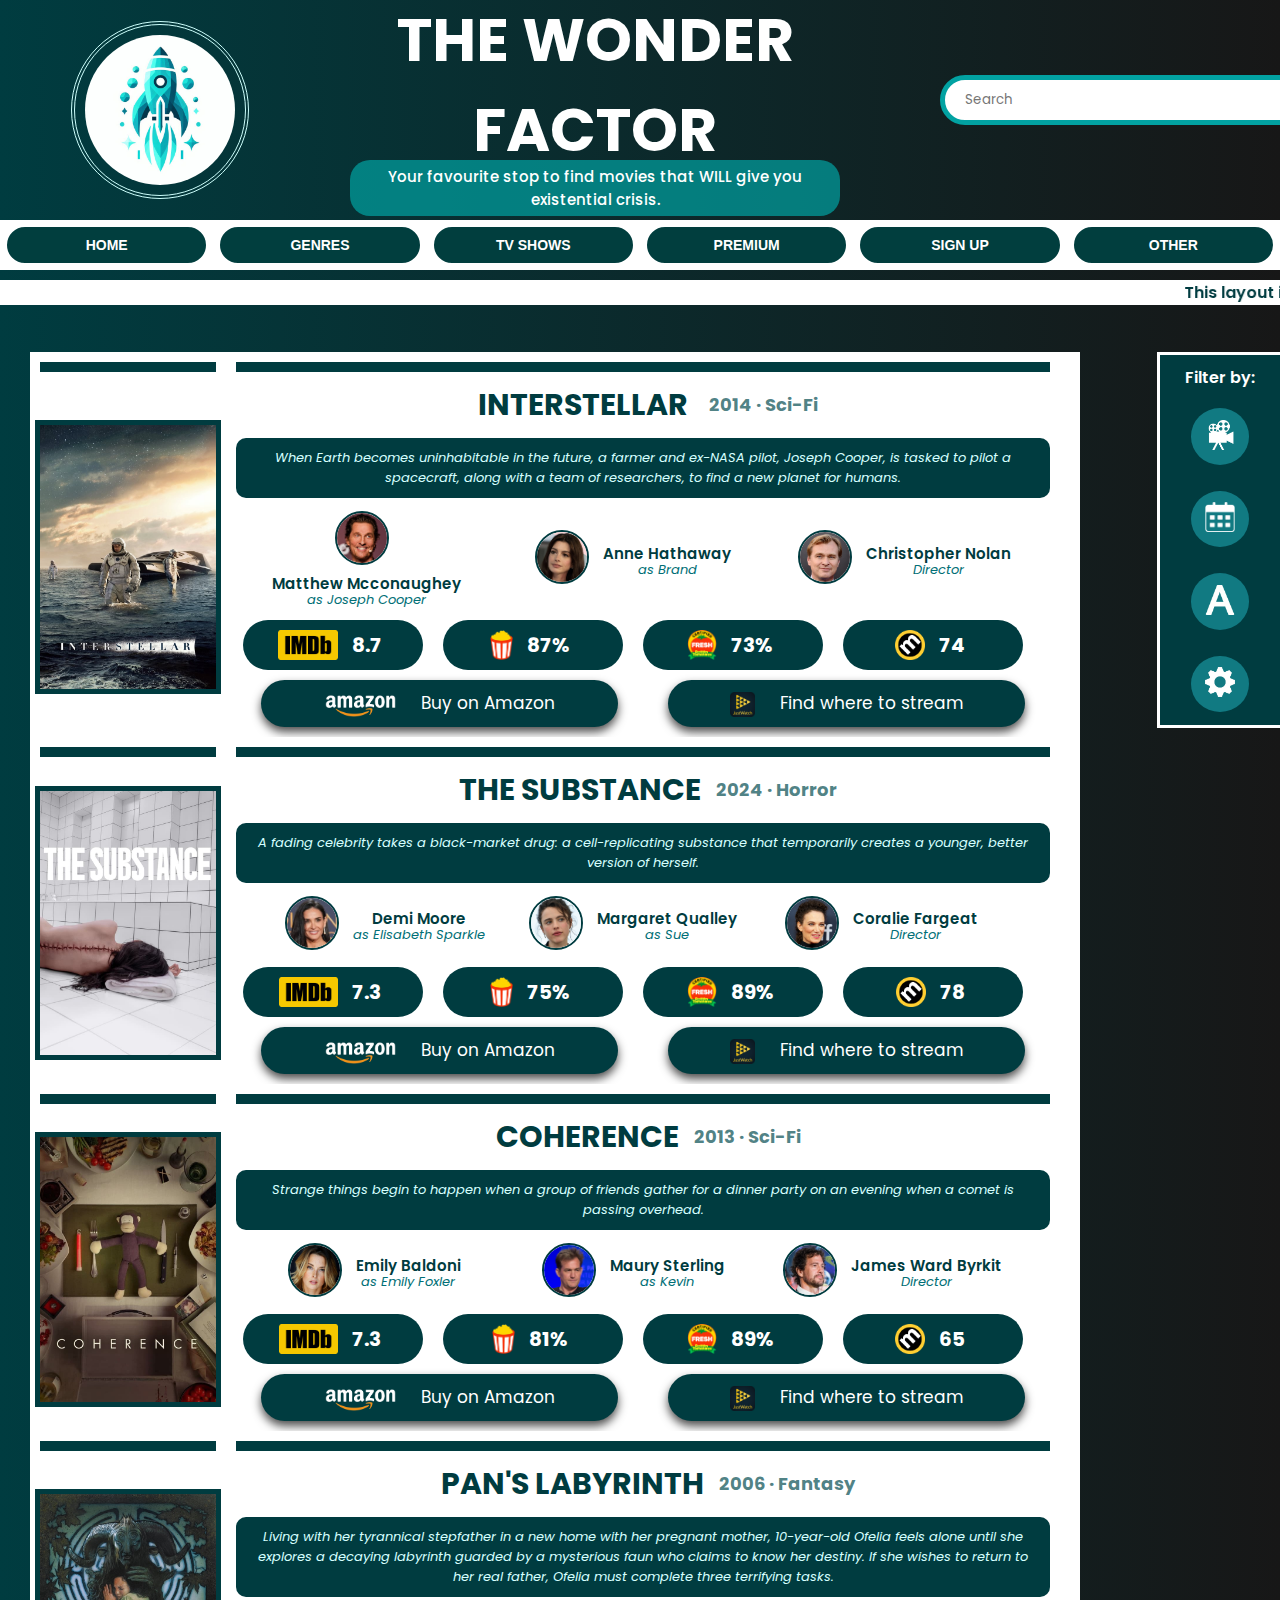
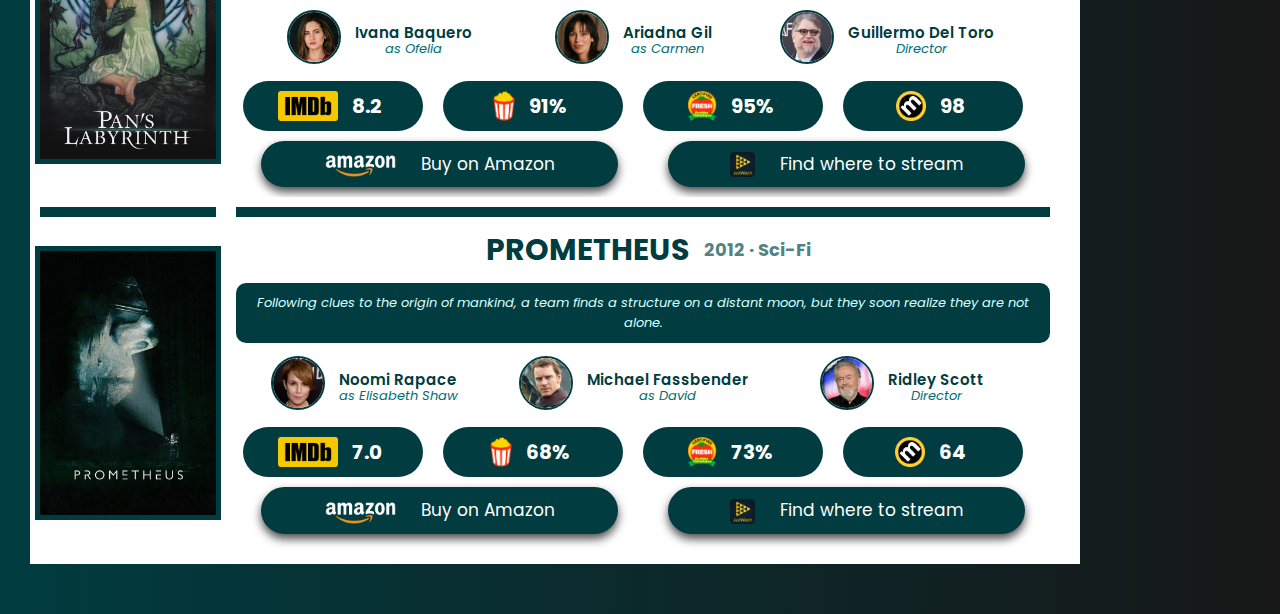
==== Wonder_Factor_Website/index.html @ aa4820b5 "Fixed img names" ====
<!DOCTYPE html>
<html>
    <head>
        <meta name="viewport" content="width=device-width, initial-scale=1.0">
        <link rel="preconnect" href="https://fonts.googleapis.com">
        <link rel="preconnect" href="https://fonts.gstatic.com" crossorigin>
        <link href="https://fonts.googleapis.com/css2?family=Roboto:ital,wght@0,100..900;1,100..900&display=swap" rel="stylesheet">
        <link rel="stylesheet" href="main.css">
        <title>
            Wonder Factor
        </title>
    </head>
    <body>
        <div class="sitewelcome">
            <div class="logodiv">
                <img class = "logo" src="Misc_Pics\logo.jpeg">
            </div>
            <div class = "websiteinfo">
                <p class="sitename">
                    THE WONDER FACTOR
                </p>
                <p class="sitetagline">
                    Your favourite stop to find movies that WILL give you existential crisis.
                </p>
            </div>

            <div class = "search-section">
                <input placeholder="Search" class="searchbox">
                <button class="searchbutton"><img src="Misc_Pics/magnifying-glass.svg" class="searchicon"></button>
            </div>
        </div>
        <div class="tabs">
            <button>
                HOME
            </button>

            <button>
                GENRES
            </button>

            <button>
                TV SHOWS
            </button>

            <button>
                PREMIUM
            </button>

            <button>
                SIGN UP
            </button>

            <button>
                OTHER
            </button>
        </div>

        <marquee scrollamount = 10 scrolldelay = 80>This layout is merely created for the purpose of learning the basics of webpage layout designing with HTML and CSS.
            Created by Raj Vijay Singh — B.Tech AI & DS 4th Semester.
        </marquee>

        <div class="sidebar">
            <p class="filtertext">Filter by:</p>
            <button class="filter-genre"><img src="Misc_Pics/genre.png" class="genreicon"></button>
            <button class="filter-year"><img src="Misc_Pics/year.webp" class="yearicon"></button>
            <button class="filter-lang"><img src="Misc_Pics/lang.png" class="langicon"></button>
            <button class="filter-other"><img src="Misc_Pics/other.png" class="othericon"></button>
        </div>


        <div class="allmovies">
            <div class = "movies">
                <div class="posterdiv">
                    <img class = "poster" src="Posters/Interstellar.jpg">
                </div>
                <div class = "movieinfo">
                    <p class="movietitle">INTERSTELLAR <span class="dategenre">2014 &#xb7 Sci-Fi</span></p>
                    
                    <p class = "synopsis">When Earth becomes uninhabitable in the future, a farmer and ex-NASA pilot, Joseph Cooper, 
                        is tasked to pilot a spacecraft, along with a team of researchers, to find a new planet for humans.
                    </p>
                
                <div class="actors">
                    <a href="https://www.imdb.com/name/nm0000190/" target="_blank">
                    <div class="actor">
                        <div class = "actorpicdiv">
                            <img src = "Actors/matthew.jpg" class = "actor_pic">
                        </div>

                        <div class = "actorinfo">
                            <p class = "actorname">Matthew Mcconaughey</p>
                            <p class = "charname"> as Joseph Cooper</p>
                        </div>
                    </div>
                    </a>

                    <a href="https://www.imdb.com/name/nm0004266/" target="_blank">
                    <div class="actor">
                        <div class = "actorpicdiv">
                            <img src = "Actors/Anne.jpg" class = "actor_pic">
                        </div>

                        <div class = "actorinfo">
                            <p class = "actorname">Anne Hathaway</p>
                            <p class = "charname"> as Brand</p>
                        </div>
                    </div>
                    </a>

                    <a href = "https://www.imdb.com/name/nm0634240/" target="_blank">
                    <div class="actor">
                        <div class = "actorpicdiv">
                            <img src = "Actors/nolan.jpg" class = "actor_pic">
                        </div>

                        <div class = "actorinfo">
                            <p class = "actorname">Christopher Nolan</p>
                            <p class = "charname">Director</p>
                        </div>
                    </div>
                    </a>
                </div>

                    <div class="ratings" >
                        <a href="https://www.imdb.com/title/tt0816692/" target="_blank">
                        <div class="siterating">
                            <img src="Misc_Pics/imdb.png" class="ratinglogo">
                            <p class="ratingnum">8.7</p>
                        </div>
                        </a>

                        <a href="https://www.rottentomatoes.com/m/interstellar_2014" target="_blank">
                        <div class="siterating">
                            <img src="Misc_Pics/popcornmeter.png" class="ratinglogo">
                            <p class="ratingnum">87%</p>
                        </div>
                        </a>

                        <a href="https://www.rottentomatoes.com/m/interstellar_2014" target="_blank">
                        <div class="siterating">
                            <img src="Misc_Pics/tomatometer.webp" class="ratinglogo">
                            <p class="ratingnum">73%</p>
                        </div>
                        </a>

                        <a href="https://www.metacritic.com/movie/interstellar/" target="_blank">
                        <div class="siterating">
                            <img src="Misc_Pics/Metacritic.png" class="ratinglogo">
                            <p class="ratingnum">74</p>
                        </div>
                        </a>
                    </div>

                    
                    <div class = "buyoptions">
                        
                        <a class = "amznbtn" href="https://www.amazon.com/InterStellar-4K-UltraHD-Blu-ray-Interstellar/dp/B0767FCYDW/ref=sr_1_1?sr=8-1#" target="_blank">
                            <img src = "Misc_Pics/amazon.png" class = "buylogo"> <span class="buytext">Buy on Amazon</span>
                        </a>
                    
                        <a class = "jwbtn" href="https://www.justwatch.com/in/movie/interstellar" target="_blank">
                            <img src = "Misc_Pics/jw.png" class="jwlogo"> <span class="buytext">Find where to stream</span>
                        </a>
        
                    </div>
                </div>
            </div>

            <div class = "movies">
                <div class="posterdiv">
                    <img class = "poster" src="Posters/TheSubstance.jpg">
                </div>
                <div class = "movieinfo">
                    <p class="movietitle">THE SUBSTANCE<span class="dategenre">2024 &#xb7 Horror</span></p>
                    <p class = "synopsis">A fading celebrity takes a black-market drug: a cell-replicating substance that temporarily creates a younger, better version of herself.
                    </p>
                    <a href="https://www.imdb.com/name/nm0000193/" target="_blank">

                    <div class = "actors">
                    <div class="actor">
                        <div class = "actorpicdiv">
                            <img src = "Actors/moore.jpeg" class = "actor_pic">
                        </div>

                        <div class = "actorinfo">
                            <p class = "actorname">Demi Moore</p>
                            <p class = "charname"> as Elisabeth Sparkle</p>
                        </div>
                    </div>
                    </a>

                    <a href="https://www.imdb.com/name/nm4960279/" target="_blank">
                    <div class="actor">
                        <div class = "actorpicdiv">
                            <img src = "Actors/Qualley.jpg" class = "actor_pic">
                        </div>

                        <div class = "actorinfo">
                            <p class = "actorname">Margaret Qualley</p>
                            <p class = "charname"> as Sue</p>
                        </div>
                    </div>
                    </a>

                    <a href = "https://www.imdb.com/name/nm0267287/" target="_blank">
                    <div class="actor">
                        <div class = "actorpicdiv">
                            <img src = "Actors/Fargeat.jpg" class = "actor_pic">
                        </div>

                        <div class = "actorinfo">
                            <p class = "actorname">Coralie Fargeat</p>
                            <p class = "charname">Director</p>
                        </div>
                    </div>
                    </a>
                    </div>

                    <div class="ratings">
                        <a href="https://www.imdb.com/title/tt17526714/" target="_blank">
                        <div class="siterating">
                            <img src="Misc_Pics/imdb.png" class="ratinglogo">
                            <p class="ratingnum">7.3</p>
                        </div>
                        </a>

                        <a href="https://www.rottentomatoes.com/m/the_substance" target="_blank">
                        <div class="siterating">
                            <img src="Misc_Pics/popcornmeter.png" class="ratinglogo">
                            <p class="ratingnum">75%</p>
                        </div>
                        </a>

                        <a href="https://www.rottentomatoes.com/m/the_substance" target="_blank">
                        <div class="siterating">
                            <img src="Misc_Pics/tomatometer.webp" class="ratinglogo">
                            <p class="ratingnum">89%</p>
                        </div>
                        </a>

                        <a href="https://www.metacritic.com/movie/the-substance/" target="_blank">
                        <div class="siterating">
                            <img src="Misc_Pics/Metacritic.png" class="ratinglogo">
                            <p class="ratingnum">78</p>
                        </div>
                        </a>
                    </div>

                    
                    <div class = "buyoptions">
                        
                        <a class = "amznbtn" href="https://www.amazon.com/Substance-Blu-Ray-Coralie-Fargeat/dp/B0DMWTK3N8/ref=sr_1_2?sr=8-2" target="_blank">
                            <img src = "Misc_Pics/amazon.png" class = "buylogo"> <span class="buytext">Buy on Amazon</span>
                        </a>
                    
                        <a class = "jwbtn" href="https://www.justwatch.com/in/movie/the-substance" target="_blank">
                            <img src = "Misc_Pics/jw.png" class="jwlogo"> <span class="buytext">Find where to stream</span>
                        </a>
        
                    </div>
                </div>
            </div>

            <div class = "movies">
                <div class="posterdiv">
                    <img class = "poster" src="Posters/Coherence.jpg">
                </div>
                <div class = "movieinfo">
                    <p class="movietitle">COHERENCE<span class="dategenre">2013 &#xb7 Sci-Fi</span></p>
                    <p class = "synopsis">Strange things begin to happen when a group of friends gather for a dinner party on an evening when a comet is passing overhead.
                        </p>
                    <a href="https://www.imdb.com/name/nm2032150/" target="_blank">
                    
                    <div class = "actors">
                    <div class="actor">
                        <div class = "actorpicdiv">
                            <img src = "Actors/Baldoni.jpg" class = "actor_pic">
                        </div>

                        <div class = "actorinfo">
                            <p class = "actorname">Emily Baldoni</p>
                            <p class = "charname"> as Emily Foxler</p>
                        </div>
                    </div>
                    </a>

                    <a href="https://www.imdb.com/name/nm0827561/" target="_blank">
                    <div class="actor">
                        <div class = "actorpicdiv">
                            <img src = "Actors/ste.jpg" class = "actor_pic">
                        </div>

                        <div class = "actorinfo">
                            <p class = "actorname">Maury Sterling</p>
                            <p class = "charname"> as Kevin</p>
                        </div>
                    </div>
                    </a>

                    <a href = "https://www.imdb.com/name/nm0126096/" target="_blank">
                    <div class="actor">
                        <div class = "actorpicdiv">
                            <img src = "Actors/James.jpg" class = "actor_pic">
                        </div>

                        <div class = "actorinfo">
                            <p class = "actorname">James Ward Byrkit</p>
                            <p class = "charname">Director</p>
                        </div>
                    </div>
                    </a>
                    </div>

                    <div class="ratings">
                        <a href="https://www.imdb.com/title/tt2866360/" target="_blank">
                        <div class="siterating">
                            <img src="Misc_Pics/imdb.png" class="ratinglogo">
                            <p class="ratingnum">7.3</p>
                        </div>
                        </a>

                        <a href="https://www.rottentomatoes.com/m/coherence_2013" target="_blank">
                        <div class="siterating">
                            <img src="Misc_Pics/popcornmeter.png" class="ratinglogo">
                            <p class="ratingnum">81%</p>
                        </div>
                        </a>

                        <a href="https://www.rottentomatoes.com/m/coherence_2013" target="_blank">
                        <div class="siterating">
                            <img src="Misc_Pics/tomatometer.webp" class="ratinglogo">
                            <p class="ratingnum">89%</p>
                        </div>
                        </a>

                        <a href="https://www.metacritic.com/movie/coherence/" target="_blank">
                        <div class="siterating">
                            <img src="Misc_Pics/Metacritic.png" class="ratinglogo">
                            <p class="ratingnum">65</p>
                        </div>
                        </a>
                    </div>

                    
                    <div class = "buyoptions">
                        
                        <a class = "amznbtn" href="https://www.amazon.com/Coherence-Emily-Baldoni/dp/B00PHL8W6G/ref=sr_1_2?sr=8-2">
                            <img src = "Misc_Pics/amazon.png" class = "buylogo"> <span class="buytext">Buy on Amazon</span>
                        </a>
                    
                        <a class = "jwbtn" href="https://www.justwatch.com/in/movie/coherence" target="_blank">
                            <img src = "Misc_Pics/jw.png" class="jwlogo"> <span class="buytext">Find where to stream</span>
                        </a>
        
                    </div>
                </div>
            </div>

            <div class = "movies">
                <div class="posterdiv">
                    <img class = "poster" src="Posters/PanLabyrinth.jpg">
                </div>
                <div class = "movieinfo">

                    <p class="movietitle">PAN'S LABYRINTH<span class="dategenre">2006 &#xb7 Fantasy</span></p>
                    <p class = "synopsis">Living with her tyrannical stepfather in a new home with her pregnant mother, 10-year-old Ofelia feels alone until she explores a decaying labyrinth guarded by a mysterious faun who claims to know her destiny. 
                        If she wishes to return to her real father, Ofelia must complete three terrifying tasks.
                        </p>

                    <div class = "actors">
                    <a href="https://www.imdb.com/name/nm1419440/" target="_blank">
                    <div class="actor">
                        <div class = "actorpicdiv">
                            <img src = "Actors/ivana.jpg" class = "actor_pic">
                        </div>

                        <div class = "actorinfo">
                            <p class = "actorname">Ivana Baquero</p>
                            <p class = "charname"> as Ofelia</p>
                        </div>
                    </div>
                    </a>

                    <a href="https://www.imdb.com/name/nm0317725/" target="_blank">
                    <div class="actor">
                        <div class = "actorpicdiv">
                            <img src = "Actors/ariadna.jpg" class = "actor_pic">
                        </div>

                        <div class = "actorinfo">
                            <p class = "actorname">Ariadna Gil</p>
                            <p class = "charname"> as Carmen</p>
                        </div>
                    </div>
                    </a>

                    <a href = "https://www.imdb.com/name/nm0868219/" target="_blank">
                    <div class="actor">
                        <div class = "actorpicdiv">
                            <img src = "Actors/deltoro.jpg" class = "actor_pic">
                        </div>

                        <div class = "actorinfo">
                            <p class = "actorname">Guillermo Del Toro</p>
                            <p class = "charname">Director</p>
                        </div>
                    </div>
                    </a>
                    </div>

                    <div class="ratings">
                        <a href="https://www.imdb.com/title/tt0457430/" target="_blank">
                        <div class="siterating">
                            <img src="Misc_Pics/imdb.png" class="ratinglogo">
                            <p class="ratingnum">8.2</p>
                        </div>
                        </a>

                        <a href="https://www.rottentomatoes.com/m/pans_labyrinth" target="_blank">
                        <div class="siterating">
                            <img src="Misc_Pics/popcornmeter.png" class="ratinglogo">
                            <p class="ratingnum">91%</p>
                        </div>
                        </a>

                        <a href="https://www.rottentomatoes.com/m/pans_labyrinth" target="_blank">
                        <div class="siterating">
                            <img src="Misc_Pics/tomatometer.webp" class="ratinglogo">
                            <p class="ratingnum">95%</p>
                        </div>
                        </a>

                        <a href="https://www.metacritic.com/movie/pans-labyrinth/" target="_blank">
                        <div class="siterating">
                            <img src="Misc_Pics/Metacritic.png" class="ratinglogo">
                            <p class="ratingnum">98</p>
                        </div>
                        </a>
                    </div>

                    
                    <div class = "buyoptions">
                        
                        <a class = "amznbtn" href="https://www.amazon.com/Pans-Labyrinth-4K-Ultra-Blu-ray/dp/B07RG2XR16/ref=sr_1_1?sr=8-1">
                            <img src = "Misc_Pics/amazon.png" class = "buylogo"> <span class="buytext">Buy on Amazon</span>
                        </a>
                    
                        <a class = "jwbtn" href="https://www.justwatch.com/in/movie/pans-labyrinth" target="_blank">
                            <img src = "Misc_Pics/jw.png" class="jwlogo"> <span class="buytext">Find where to stream</span>
                        </a>
        
                    </div>
                </div>
            </div>

            <div class="lastmovie">
                <div class="posterdiv">
                    <img class = "poster" src="Posters/Prometheus.jpg">
                </div>
                <div class = "movieinfo">

                    <p class="movietitle">PROMETHEUS<span class="dategenre">2012 &#xb7 Sci-Fi</span></p>
                    <p class = "synopsis">Following clues to the origin of mankind, a team finds a structure on a distant moon, but they soon realize they are not alone.
                        </p>

                    <div class = "actors">
                    <a href="https://www.imdb.com/name/nm0636426/" target="_blank">
                    <div class="actor">
                        <div class = "actorpicdiv">
                            <img src = "Actors/noomi.jpg" class = "actor_pic">
                        </div>

                        <div class = "actorinfo">
                            <p class = "actorname">Noomi Rapace</p>
                            <p class = "charname"> as Elisabeth Shaw</p>
                        </div>
                    </div>
                    </a>

                    <a href="https://www.imdb.com/name/nm1055413/" target="_blank">
                    <div class="actor">
                        <div class = "actorpicdiv">
                            <img src = "Actors/fassbender.webp" class = "actor_pic">
                        </div>

                        <div class = "actorinfo">
                            <p class = "actorname">Michael Fassbender</p>
                            <p class = "charname"> as David</p>
                        </div>
                    </div>
                    </a>

                    <a href = "https://www.imdb.com/name/nm0000631/" target="_blank">
                    <div class="actor">
                        <div class = "actorpicdiv">
                            <img src = "Actors/ridley.webp" class = "actor_pic">
                        </div>

                        <div class = "actorinfo">
                            <p class = "actorname">Ridley Scott</p>
                            <p class = "charname">Director</p>
                        </div>
                    </div>
                    </a>
                    </div>

                    <div class="ratings">
                        <a href="https://www.imdb.com/title/tt1446714/" target="_blank">
                        <div class="siterating">
                            <img src="Misc_Pics/imdb.png" class="ratinglogo">
                            <p class="ratingnum">7.0</p>
                        </div>
                        </a>

                        <a href="https://www.rottentomatoes.com/m/prometheus_2012" target="_blank">
                        <div class="siterating">
                            <img src="Misc_Pics/popcornmeter.png" class="ratinglogo">
                            <p class="ratingnum">68%</p>
                        </div>
                        </a>

                        <a href="https://www.rottentomatoes.com/m/prometheus_2012" target="_blank">
                        <div class="siterating">
                            <img src="Misc_Pics/tomatometer.webp" class="ratinglogo">
                            <p class="ratingnum">73%</p>
                        </div>
                        </a>

                        <a href="https://www.metacritic.com/movie/prometheus/" target="_blank">
                        <div class="siterating">
                            <img src="Misc_Pics/Metacritic.png" class="ratinglogo">
                            <p class="ratingnum">64</p>
                        </div>
                        </a>
                    </div>

                    
                    <div class = "buyoptions">
                        
                        <a class = "amznbtn" href="https://www.amazon.com/PROMETHEUS-UHD-DHD-V2-4K/dp/B06Y1WXP23/ref=sr_1_1?sr=8-1">
                            <img src = "Misc_Pics/amazon.png" class = "buylogo"> <span class="buytext">Buy on Amazon</span>
                        </a>
                    
                        <a class = "jwbtn" href="https://www.justwatch.com/in/movie/prometheus" target="_blank">
                            <img src = "Misc_Pics/jw.png" class="jwlogo"> <span class="buytext">Find where to stream</span>
                        </a>
        
                    </div>
                </div>
            </div>

        </div>  
        

    </body>
</html>
---- Wonder_Factor_Website/main.css ----
@import url('https://fonts.googleapis.com/css2?family=Poppins:ital,wght@0,100;0,200;0,300;0,400;0,500;0,600;0,700;0,800;0,900;1,100;1,200;1,300;1,400;1,500;1,600;1,700;1,800;1,900&display=swap');

body {
    background: linear-gradient(90deg, rgb(0, 60, 64), rgb(23, 23, 23));
    margin: 0;
    font-family: Poppins;
}

p {
    font-family: Poppins;
    margin-top: 0;
    margin-bottom: 0;
}

a {
    all:unset;
    display: inline-block;
}

.sitewelcome {
    height: 200px;
    margin-bottom: 20px;
    display:flex;
    flex-direction: row;
    justify-content: space-between;
    align-items: center;
    /* display: flex;
    flex-wrap: nowrap;
    vertical-align: middle;
    align-items: center; */
}

.logo {
    width: 150px;
    border: 4px double rgb(205, 255, 252);
    border-radius: 50%;
    padding:10px;
    margin-left: 20px;
}


.logodiv, .websiteinfo {
    margin-top: 20px;
}

.logodiv {
    width:300px;
    display: flex;
    align-items: center;
    justify-content: center;
}

.websiteinfo {
    display: flex;
    flex-direction: column;
    justify-content: center;
    align-items: center;
    text-align: center;
    margin-left: 40px;
    margin-right: 100px;
    flex:1;
}

.sitename, .sitetagline {
    color: white;
}

.sitename {
    flex:1;
    font-size: 60px;
    font-weight: 700;
    padding-left: 10px;
    margin-top: -10px;
}

.sitetagline {
    color:rgb(255, 255, 255);
    font-size: 15px;
    padding-left: 15px;
    background-color: rgba(2, 162, 162, 0.7);
    padding-top: 5px;
    padding-bottom: 5px;
    font-weight: 500;
    margin-left: 10px;
    padding-right: 15px;
    border:none;
    border-radius: 20px;
    text-align: center;
    margin-top: -15px;
}

.search-section {
    display: flex;
    width: 300px;
    margin-right: 40px;
}

.searchbox {
    font-family: Poppins;
    padding: 10px;
    padding-left: 20px;
    padding-right: 70px;
    border-top-left-radius: 30px;
    border-bottom-left-radius: 30px;
    border: 5px solid rgb(2, 162, 162);
}

.searchbutton {
    height:50px;
    background-color: rgba(2, 162, 162);
    border: 5px solid rgb(2, 162, 162);
    border-left: none;
    margin-right: 5px;
    border-top-right-radius: 30px;
    border-bottom-right-radius: 30px;
    transition: background-color 0.2s;
}

.searchbutton:hover {
    background-color: rgb(0, 60, 64);
}

.searchicon {
    height: 20px;
    margin-top: 2px;
    margin-right: 10px;
    
}

.searchbox:focus{
    background-color: rgb(0, 60, 64);
    color: white;
}

.searchbox:focus::placeholder{
    color: white;
}

.tabs {
    display:flex;
    width: 100%;
    background-color: white;
    padding-top: 5px;
    padding-bottom: 5px;
    margin-bottom: 10px;
    overflow-x: auto;
}


.tabs button {
    flex-shrink: 0;
    font-size: 14px;
    font-weight: 700;
    color: white;
    border-top: 2px solid rgb(255, 255, 255);
    border-left: 2px solid rgb(255, 255, 255);
    border-right: none;
    border: 2px solid rgb(255, 255, 255);
    background-color: rgba(1, 62, 62, 1);
    flex: 1; 
    padding: 10px;
    text-align: center;
    cursor: pointer;
    transition: color 0.3s, background-color 0.3s, border 0.3s;
    border-radius: 20px;
    margin-left: 5px;
    margin-right: 5px;
}

.tabs button:hover{
    background-color: white;
    color:rgba(1, 62, 62, 1);
    border: 2px solid rgba(1, 62, 62, 1);
    border-radius: 20px;
}

marquee {
    background-color: white;
    color:rgb(0, 60, 64);
    font-weight: 600;
    margin-bottom: 40px;
}

.sidebar {
    background-color: rgb(0, 60, 64);
    display: flex;
    flex-direction: column;
    position: fixed;
    right:0;
    height: 370px;
    width: 120px;
    border:3px solid white;
    border-right: none;
    justify-content: center;
    align-items: center;
}

.filtertext {
    height: 20px;
    margin-top: 10px;
    color: white;
    font-weight: 20px;
    font-weight: 600;
    margin-bottom: 10px;
}

.sidebar button{
    flex:1;
    margin-top: 13px;
    margin-bottom: 13px;
    padding-left: 14px;
    padding-right: 14px;
    background-color: rgb(17, 122, 130);
    border:none;
    border-radius: 50%;
    transition: background-color 0.2s;
}

.sidebar button:hover{
    background-color: rgb(11, 69, 73);
    border: 2px solid white;
}

.sidebar button img{
    height:30px;
}

.allmovies{
    margin-bottom: 50px;
    display:flex;
    flex-direction: column;
}


.movies, .lastmovie {
    display: flex;
    align-items: stretch; 
    justify-content: center;
    border: 10px solid white;
    background-color: white;
    padding-right: 10px;
    margin-left: 30px;
    margin-right: 200px;
}

.posterdiv {
    padding-top: 15px;
    width: auto;
    background-color: white;
    display: flex;
    flex-direction: column;
    align-items: center;
    justify-content: center;
    flex-grow: 1; 
    margin-right: 20px;
    border-top: 10px solid rgb(0, 60, 64);
}

.poster {
    max-width: 100%;
    height: auto;
    width: 200px;
    border: 5px solid rgb(0, 60, 64);
}

.movieinfo {
    font-family: Poppins;
    display: flex;
    flex-direction: column;
    background-color: white;
    vertical-align: top;
    width:970px; /*movies + 230*/
    margin-left: 0;
    margin-right: 10px;
    text-align: center;
    justify-content: center;
    align-items: center;
    border-top: 10px solid rgb(0, 60, 64);
}

.movietitle {
    color:rgb(0, 60, 64);
    font-size: 30px;
    font-weight: 700;
    padding-left:10px;
    padding-top: 10px;
    
    border-left: none;
    vertical-align: middle;
    padding-bottom: 10px;
}

.dategenre {
    color:rgba(2, 75, 80, 0.7);
    font-size: 18px;
    padding-left: 15px;
    vertical-align: 4px;

}

.synopsisdiv {
    background-color: blue;
}

.synopsis {
    height: auto;
    color:rgb(213, 255, 255);
    font-size: 13px;
    padding-top: 10px;
    padding-bottom:10px;
    padding-left: 15px;
    padding-right: 15px;
    font-style: italic;
    background-color: rgb(0, 60, 64);
    border-radius: 10px;
    margin-bottom: 13px;
}

.actors {
    display: grid;
    grid-template-columns: 1fr 1fr 1fr;
    align-items: center;
    justify-content: space-between;
}

.actor {
    flex: 1;
    padding-left: 10px;
    margin-right: 30px;
    display:inline-block;
    margin-bottom: 10px;
    transition: opacity 0.2s;
    cursor: pointer;
}

.actorpicdiv, .actorinfo {
    display: inline-block;
    vertical-align: middle;
}

.actor_pic {
    border: 2px solid rgb(0, 60, 64);
    border-radius: 50%;
    width:50px;
    height: 50px;
    object-fit: cover;
}

.actorinfo {
    padding-left: 10px;
}

.actorname, .charname {
    font-size: 15px;
}

.actorname {
    color: rgb(0, 60, 64);
    font-weight: 600;
}

.charname {
    color: rgb(1, 111, 118);
    font-style: italic;
    font-size: 13px;
    margin-top: -5px;
}

.ratings {
    display: grid;
    grid-template-columns: 1fr 1fr 1fr 1fr;
}

.ratings a{
    min-width: 200px;
    flex:1;
    margin-bottom: 10px;
}

.siterating {
    background-color: rgb(0, 60, 64);
    border-radius: 30px;
    margin-right: 20px;
    text-align: center;
    transition: background-color 0.2s;
    cursor: pointer;
    padding-top: 5px;
    padding-bottom: 5px;

}

.ratinglogo {
    height: 30px;
    padding-left: 12px;
    padding-bottom: 5px;
    padding-top: 5px;
    vertical-align: middle;
}

.ratingnum{
    display: inline-block;
    vertical-align: middle;
    color:white;
    font-size: 20px;
    font-weight: 700;
    padding-left: 10px;
    padding-right: 18px;
    border-radius: 10px;
}

.siterating:hover{
    background-color: black;
}

.buyoptions {
    display:flex;
    width:100%;
}

.buyoptions a{
    flex:1;
    text-align: center;
    margin-left: 25px;
    margin-right: 25px;
    background-color: rgb(0, 60, 64);
    padding: 10px;
    padding-left: 40px;
    padding-right: 40px;
    border-radius: 30px;
    text-align: center;
    font-size: 17px;
    display: inline-block;
    box-shadow: 0  5px 10px rgba(0, 0, 0, 0.7);
    transition: background-color 0.2s;
    cursor: pointer;
}

.buyoptions a:hover{
    background-color: black;
}

.buyoptions a:active{
    margin-top: 5px;
    box-shadow: none;
}

.buytext {
    color: white;
    padding-left: 20px;
    margin-bottom: 20px;
}

.buylogo, .jwlogo {
    height: 25px;
    vertical-align: middle;

}

a .actor:hover{
    opacity: 0.6;
}

.lastmovie {
    padding-bottom: 20px;
}
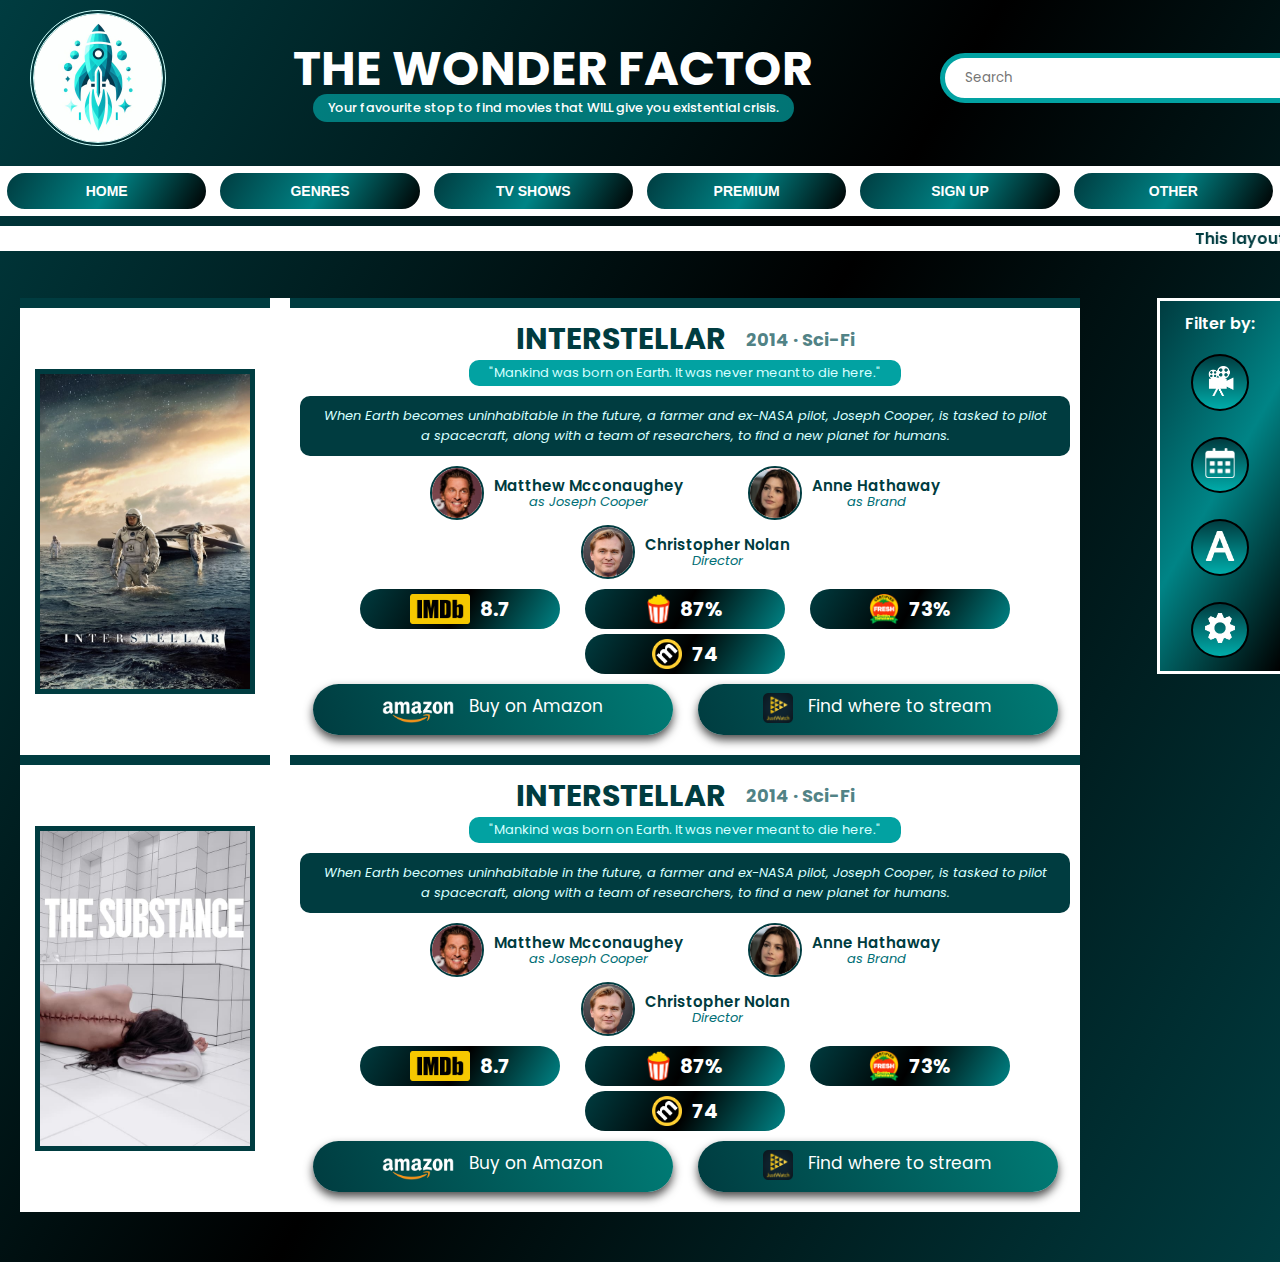
==== commit 1b91075e: "Updates" ====
--- a/Wonder_Factor_Website/index.html
+++ b/Wonder_Factor_Website/index.html
@@ -2,10 +2,9 @@
 <html>
     <head>
         <meta name="viewport" content="width=device-width, initial-scale=1.0">
-        <link rel="preconnect" href="https://fonts.googleapis.com">
-        <link rel="preconnect" href="https://fonts.gstatic.com" crossorigin>
-        <link href="https://fonts.googleapis.com/css2?family=Roboto:ital,wght@0,100..900;1,100..900&display=swap" rel="stylesheet">
-        <link rel="stylesheet" href="main.css">
+        <link rel="stylesheet" href="fonts.css">
+        <link rel="stylesheet" href="movies.css">
+        <link rel="stylesheet" href="general_design.css">
         <title>
             Wonder Factor
         </title>
@@ -26,7 +25,7 @@
 
             <div class = "search-section">
                 <input placeholder="Search" class="searchbox">
-                <button class="searchbutton"><img src="Misc_Pics/magnifying-glass.svg" class="searchicon"></button>
+                <button class="searchbutton"><img src="Misc_Pics/search-button.png" class="searchicon"></button>
             </div>
         </div>
         <div class="tabs">
@@ -67,490 +66,230 @@
             <button class="filter-other"><img src="Misc_Pics/other.png" class="othericon"></button>
         </div>
 
-
-        <div class="allmovies">
-            <div class = "movies">
+        <div class="catalog">
+            <div class = "movies"> <!--INTERSTELLAR-->
+
                 <div class="posterdiv">
                     <img class = "poster" src="Posters/Interstellar.jpg">
                 </div>
+
                 <div class = "movieinfo">
-                    <p class="movietitle">INTERSTELLAR <span class="dategenre">2014 &#xb7 Sci-Fi</span></p>
-                    
-                    <p class = "synopsis">When Earth becomes uninhabitable in the future, a farmer and ex-NASA pilot, Joseph Cooper, 
-                        is tasked to pilot a spacecraft, along with a team of researchers, to find a new planet for humans.
-                    </p>
+                    <div class="movietitle"><div class="moviename">INTERSTELLAR</div> <div class="dategenre">2014 &#xb7 Sci-Fi</div></div>
+                    
+                    <div class="movietagline">
+                        "Mankind was born on Earth. It was never meant to die here."
+                    </div>
+
+                    <div class = "synopsiscontainer">
+                        <div class = "synopsis">When Earth becomes uninhabitable in the future, a farmer and ex-NASA pilot, Joseph Cooper, 
+                            is tasked to pilot a spacecraft, along with a team of researchers, to find a new planet for humans.
+                        </div>
+                    </div>
+
+                    
                 
-                <div class="actors">
-                    <a href="https://www.imdb.com/name/nm0000190/" target="_blank">
-                    <div class="actor">
-                        <div class = "actorpicdiv">
-                            <img src = "Actors/matthew.jpg" class = "actor_pic">
-                        </div>
-
-                        <div class = "actorinfo">
-                            <p class = "actorname">Matthew Mcconaughey</p>
-                            <p class = "charname"> as Joseph Cooper</p>
-                        </div>
-                    </div>
-                    </a>
-
-                    <a href="https://www.imdb.com/name/nm0004266/" target="_blank">
-                    <div class="actor">
-                        <div class = "actorpicdiv">
-                            <img src = "Actors/Anne.jpg" class = "actor_pic">
-                        </div>
-
-                        <div class = "actorinfo">
-                            <p class = "actorname">Anne Hathaway</p>
-                            <p class = "charname"> as Brand</p>
-                        </div>
-                    </div>
-                    </a>
-
-                    <a href = "https://www.imdb.com/name/nm0634240/" target="_blank">
-                    <div class="actor">
-                        <div class = "actorpicdiv">
-                            <img src = "Actors/nolan.jpg" class = "actor_pic">
-                        </div>
-
-                        <div class = "actorinfo">
-                            <p class = "actorname">Christopher Nolan</p>
-                            <p class = "charname">Director</p>
-                        </div>
-                    </div>
-                    </a>
-                </div>
-
-                    <div class="ratings" >
-                        <a href="https://www.imdb.com/title/tt0816692/" target="_blank">
-                        <div class="siterating">
-                            <img src="Misc_Pics/imdb.png" class="ratinglogo">
-                            <p class="ratingnum">8.7</p>
-                        </div>
-                        </a>
-
-                        <a href="https://www.rottentomatoes.com/m/interstellar_2014" target="_blank">
-                        <div class="siterating">
-                            <img src="Misc_Pics/popcornmeter.png" class="ratinglogo">
-                            <p class="ratingnum">87%</p>
-                        </div>
-                        </a>
-
-                        <a href="https://www.rottentomatoes.com/m/interstellar_2014" target="_blank">
-                        <div class="siterating">
-                            <img src="Misc_Pics/tomatometer.webp" class="ratinglogo">
-                            <p class="ratingnum">73%</p>
-                        </div>
-                        </a>
-
-                        <a href="https://www.metacritic.com/movie/interstellar/" target="_blank">
-                        <div class="siterating">
-                            <img src="Misc_Pics/Metacritic.png" class="ratinglogo">
-                            <p class="ratingnum">74</p>
-                        </div>
-                        </a>
-                    </div>
-
-                    
-                    <div class = "buyoptions">
-                        
-                        <a class = "amznbtn" href="https://www.amazon.com/InterStellar-4K-UltraHD-Blu-ray-Interstellar/dp/B0767FCYDW/ref=sr_1_1?sr=8-1#" target="_blank">
-                            <img src = "Misc_Pics/amazon.png" class = "buylogo"> <span class="buytext">Buy on Amazon</span>
-                        </a>
-                    
-                        <a class = "jwbtn" href="https://www.justwatch.com/in/movie/interstellar" target="_blank">
-                            <img src = "Misc_Pics/jw.png" class="jwlogo"> <span class="buytext">Find where to stream</span>
-                        </a>
-        
-                    </div>
-                </div>
-            </div>
-
-            <div class = "movies">
+                    <div class="actors">
+                        <a href="https://www.imdb.com/name/nm0000190/" target="_blank">
+                        <div class="actor">
+                            <div class = "actorpicdiv">
+                                <img src = "Actors/matthew.jpg" class = "actor_pic">
+                            </div>
+
+                            <div class = "actorinfo">
+                                <div class = "actorname">Matthew Mcconaughey</div>
+                                <div class = "charname"> as Joseph Cooper</div>
+                            </div>
+                        </div>
+                        </a>
+
+                        <a href="https://www.imdb.com/name/nm0004266/" target="_blank">
+                        <div class="actor">
+                            <div class = "actorpicdiv">
+                                <img src = "Actors/Anne.jpg" class = "actor_pic">
+                            </div>
+
+                            <div class = "actorinfo">
+                                <div class = "actorname">Anne Hathaway</div>
+                                <div class = "charname"> as Brand</div>
+                            </div>
+                        </div>
+                        </a>
+
+                        <a href = "https://www.imdb.com/name/nm0634240/" target="_blank">
+                        <div class="actor">
+                            <div class = "actorpicdiv">
+                                <img src = "Actors/nolan.jpg" class = "actor_pic">
+                            </div>
+
+                            <div class = "actorinfo">
+                                <div class = "actorname">Christopher Nolan</div>
+                                <div class = "charname">Director</div>
+                            </div>
+                        </div>
+                        </a>
+                    </div>
+
+                <div class="ratings">
+                    <a href="https://www.imdb.com/title/tt0816692/" target="_blank">
+                    <div class="siterating">
+                        <div class="ratinglogodiv"><img src="Misc_Pics/imdb.png" class="ratinglogo"></div>
+                        <div class="ratingnum">8.7</div>
+                    </div>
+                    </a>
+
+                    <a href="https://www.rottentomatoes.com/m/interstellar_2014" target="_blank">
+                    <div class="siterating">
+                        <div class="ratinglogodiv"><img src="Misc_Pics/popcornmeter.png" class="ratinglogo"></div>
+                        <div class="ratingnum">87%</div>
+                    </div>
+                    </a>
+
+                    <a href="https://www.rottentomatoes.com/m/interstellar_2014" target="_blank">
+                    <div class="siterating">
+                        <div class="ratinglogodiv"><img src="Misc_Pics/tomatometer.webp" class="ratinglogo"></div>
+                        <div class="ratingnum">73%</div>
+                    </div>
+                    </a>
+
+                    <a href="https://www.metacritic.com/movie/interstellar/" target="_blank">
+                    <div class="siterating">
+                        <div class="ratinglogodiv"><img src="Misc_Pics/Metacritic.png" class="ratinglogo"></div>
+                        <div class="ratingnum">74</div>
+                    </div>
+                    </a>
+                </div>
+
+                <div class = "buyoptions">
+                    
+                    <a href="https://www.amazon.com/InterStellar-4K-UltraHD-Blu-ray-Interstellar/dp/B0767FCYDW/ref=sr_1_1?sr=8-1#" target="_blank">
+                        <div  class = "buybtn">
+                            <div class="buylogodiv"><img src = "Misc_Pics/amazon.png" class = "buylogo"></div>
+                            <div class="buytext">Buy on Amazon</div>
+                        </div>
+                    </a>
+
+                    
+                    <a href="https://www.justwatch.com/in/movie/interstellar" target="_blank">
+                        <div class = "buybtn">
+                            <div class="buylogodiv"> <img src = "Misc_Pics/jw.png" class="jwlogo"> </div>
+                            <div class="buytext">Find where to stream</div>
+                        </div>
+                    </a>
+                </div>
+                </div>
+            </div>
+
+            <div class = "movies"> <!--THE SUBSTANCE-->
+
                 <div class="posterdiv">
                     <img class = "poster" src="Posters/TheSubstance.jpg">
                 </div>
+
                 <div class = "movieinfo">
-                    <p class="movietitle">THE SUBSTANCE<span class="dategenre">2024 &#xb7 Horror</span></p>
-                    <p class = "synopsis">A fading celebrity takes a black-market drug: a cell-replicating substance that temporarily creates a younger, better version of herself.
-                    </p>
-                    <a href="https://www.imdb.com/name/nm0000193/" target="_blank">
-
-                    <div class = "actors">
-                    <div class="actor">
-                        <div class = "actorpicdiv">
-                            <img src = "Actors/moore.jpeg" class = "actor_pic">
-                        </div>
-
-                        <div class = "actorinfo">
-                            <p class = "actorname">Demi Moore</p>
-                            <p class = "charname"> as Elisabeth Sparkle</p>
-                        </div>
-                    </div>
-                    </a>
-
-                    <a href="https://www.imdb.com/name/nm4960279/" target="_blank">
-                    <div class="actor">
-                        <div class = "actorpicdiv">
-                            <img src = "Actors/Qualley.jpg" class = "actor_pic">
-                        </div>
-
-                        <div class = "actorinfo">
-                            <p class = "actorname">Margaret Qualley</p>
-                            <p class = "charname"> as Sue</p>
-                        </div>
-                    </div>
-                    </a>
-
-                    <a href = "https://www.imdb.com/name/nm0267287/" target="_blank">
-                    <div class="actor">
-                        <div class = "actorpicdiv">
-                            <img src = "Actors/Fargeat.jpg" class = "actor_pic">
-                        </div>
-
-                        <div class = "actorinfo">
-                            <p class = "actorname">Coralie Fargeat</p>
-                            <p class = "charname">Director</p>
-                        </div>
-                    </div>
-                    </a>
-                    </div>
-
-                    <div class="ratings">
-                        <a href="https://www.imdb.com/title/tt17526714/" target="_blank">
-                        <div class="siterating">
-                            <img src="Misc_Pics/imdb.png" class="ratinglogo">
-                            <p class="ratingnum">7.3</p>
-                        </div>
-                        </a>
-
-                        <a href="https://www.rottentomatoes.com/m/the_substance" target="_blank">
-                        <div class="siterating">
-                            <img src="Misc_Pics/popcornmeter.png" class="ratinglogo">
-                            <p class="ratingnum">75%</p>
-                        </div>
-                        </a>
-
-                        <a href="https://www.rottentomatoes.com/m/the_substance" target="_blank">
-                        <div class="siterating">
-                            <img src="Misc_Pics/tomatometer.webp" class="ratinglogo">
-                            <p class="ratingnum">89%</p>
-                        </div>
-                        </a>
-
-                        <a href="https://www.metacritic.com/movie/the-substance/" target="_blank">
-                        <div class="siterating">
-                            <img src="Misc_Pics/Metacritic.png" class="ratinglogo">
-                            <p class="ratingnum">78</p>
-                        </div>
-                        </a>
-                    </div>
-
-                    
-                    <div class = "buyoptions">
-                        
-                        <a class = "amznbtn" href="https://www.amazon.com/Substance-Blu-Ray-Coralie-Fargeat/dp/B0DMWTK3N8/ref=sr_1_2?sr=8-2" target="_blank">
-                            <img src = "Misc_Pics/amazon.png" class = "buylogo"> <span class="buytext">Buy on Amazon</span>
-                        </a>
-                    
-                        <a class = "jwbtn" href="https://www.justwatch.com/in/movie/the-substance" target="_blank">
-                            <img src = "Misc_Pics/jw.png" class="jwlogo"> <span class="buytext">Find where to stream</span>
-                        </a>
-        
-                    </div>
-                </div>
-            </div>
-
-            <div class = "movies">
-                <div class="posterdiv">
-                    <img class = "poster" src="Posters/Coherence.jpg">
-                </div>
-                <div class = "movieinfo">
-                    <p class="movietitle">COHERENCE<span class="dategenre">2013 &#xb7 Sci-Fi</span></p>
-                    <p class = "synopsis">Strange things begin to happen when a group of friends gather for a dinner party on an evening when a comet is passing overhead.
-                        </p>
-                    <a href="https://www.imdb.com/name/nm2032150/" target="_blank">
-                    
-                    <div class = "actors">
-                    <div class="actor">
-                        <div class = "actorpicdiv">
-                            <img src = "Actors/Baldoni.jpg" class = "actor_pic">
-                        </div>
-
-                        <div class = "actorinfo">
-                            <p class = "actorname">Emily Baldoni</p>
-                            <p class = "charname"> as Emily Foxler</p>
-                        </div>
-                    </div>
-                    </a>
-
-                    <a href="https://www.imdb.com/name/nm0827561/" target="_blank">
-                    <div class="actor">
-                        <div class = "actorpicdiv">
-                            <img src = "Actors/ste.jpg" class = "actor_pic">
-                        </div>
-
-                        <div class = "actorinfo">
-                            <p class = "actorname">Maury Sterling</p>
-                            <p class = "charname"> as Kevin</p>
-                        </div>
-                    </div>
-                    </a>
-
-                    <a href = "https://www.imdb.com/name/nm0126096/" target="_blank">
-                    <div class="actor">
-                        <div class = "actorpicdiv">
-                            <img src = "Actors/James.jpg" class = "actor_pic">
-                        </div>
-
-                        <div class = "actorinfo">
-                            <p class = "actorname">James Ward Byrkit</p>
-                            <p class = "charname">Director</p>
-                        </div>
-                    </div>
-                    </a>
-                    </div>
-
-                    <div class="ratings">
-                        <a href="https://www.imdb.com/title/tt2866360/" target="_blank">
-                        <div class="siterating">
-                            <img src="Misc_Pics/imdb.png" class="ratinglogo">
-                            <p class="ratingnum">7.3</p>
-                        </div>
-                        </a>
-
-                        <a href="https://www.rottentomatoes.com/m/coherence_2013" target="_blank">
-                        <div class="siterating">
-                            <img src="Misc_Pics/popcornmeter.png" class="ratinglogo">
-                            <p class="ratingnum">81%</p>
-                        </div>
-                        </a>
-
-                        <a href="https://www.rottentomatoes.com/m/coherence_2013" target="_blank">
-                        <div class="siterating">
-                            <img src="Misc_Pics/tomatometer.webp" class="ratinglogo">
-                            <p class="ratingnum">89%</p>
-                        </div>
-                        </a>
-
-                        <a href="https://www.metacritic.com/movie/coherence/" target="_blank">
-                        <div class="siterating">
-                            <img src="Misc_Pics/Metacritic.png" class="ratinglogo">
-                            <p class="ratingnum">65</p>
-                        </div>
-                        </a>
-                    </div>
-
-                    
-                    <div class = "buyoptions">
-                        
-                        <a class = "amznbtn" href="https://www.amazon.com/Coherence-Emily-Baldoni/dp/B00PHL8W6G/ref=sr_1_2?sr=8-2">
-                            <img src = "Misc_Pics/amazon.png" class = "buylogo"> <span class="buytext">Buy on Amazon</span>
-                        </a>
-                    
-                        <a class = "jwbtn" href="https://www.justwatch.com/in/movie/coherence" target="_blank">
-                            <img src = "Misc_Pics/jw.png" class="jwlogo"> <span class="buytext">Find where to stream</span>
-                        </a>
-        
-                    </div>
-                </div>
-            </div>
-
-            <div class = "movies">
-                <div class="posterdiv">
-                    <img class = "poster" src="Posters/PanLabyrinth.jpg">
-                </div>
-                <div class = "movieinfo">
-
-                    <p class="movietitle">PAN'S LABYRINTH<span class="dategenre">2006 &#xb7 Fantasy</span></p>
-                    <p class = "synopsis">Living with her tyrannical stepfather in a new home with her pregnant mother, 10-year-old Ofelia feels alone until she explores a decaying labyrinth guarded by a mysterious faun who claims to know her destiny. 
-                        If she wishes to return to her real father, Ofelia must complete three terrifying tasks.
-                        </p>
-
-                    <div class = "actors">
-                    <a href="https://www.imdb.com/name/nm1419440/" target="_blank">
-                    <div class="actor">
-                        <div class = "actorpicdiv">
-                            <img src = "Actors/ivana.jpg" class = "actor_pic">
-                        </div>
-
-                        <div class = "actorinfo">
-                            <p class = "actorname">Ivana Baquero</p>
-                            <p class = "charname"> as Ofelia</p>
-                        </div>
-                    </div>
-                    </a>
-
-                    <a href="https://www.imdb.com/name/nm0317725/" target="_blank">
-                    <div class="actor">
-                        <div class = "actorpicdiv">
-                            <img src = "Actors/ariadna.jpg" class = "actor_pic">
-                        </div>
-
-                        <div class = "actorinfo">
-                            <p class = "actorname">Ariadna Gil</p>
-                            <p class = "charname"> as Carmen</p>
-                        </div>
-                    </div>
-                    </a>
-
-                    <a href = "https://www.imdb.com/name/nm0868219/" target="_blank">
-                    <div class="actor">
-                        <div class = "actorpicdiv">
-                            <img src = "Actors/deltoro.jpg" class = "actor_pic">
-                        </div>
-
-                        <div class = "actorinfo">
-                            <p class = "actorname">Guillermo Del Toro</p>
-                            <p class = "charname">Director</p>
-                        </div>
-                    </div>
-                    </a>
-                    </div>
-
-                    <div class="ratings">
-                        <a href="https://www.imdb.com/title/tt0457430/" target="_blank">
-                        <div class="siterating">
-                            <img src="Misc_Pics/imdb.png" class="ratinglogo">
-                            <p class="ratingnum">8.2</p>
-                        </div>
-                        </a>
-
-                        <a href="https://www.rottentomatoes.com/m/pans_labyrinth" target="_blank">
-                        <div class="siterating">
-                            <img src="Misc_Pics/popcornmeter.png" class="ratinglogo">
-                            <p class="ratingnum">91%</p>
-                        </div>
-                        </a>
-
-                        <a href="https://www.rottentomatoes.com/m/pans_labyrinth" target="_blank">
-                        <div class="siterating">
-                            <img src="Misc_Pics/tomatometer.webp" class="ratinglogo">
-                            <p class="ratingnum">95%</p>
-                        </div>
-                        </a>
-
-                        <a href="https://www.metacritic.com/movie/pans-labyrinth/" target="_blank">
-                        <div class="siterating">
-                            <img src="Misc_Pics/Metacritic.png" class="ratinglogo">
-                            <p class="ratingnum">98</p>
-                        </div>
-                        </a>
-                    </div>
-
-                    
-                    <div class = "buyoptions">
-                        
-                        <a class = "amznbtn" href="https://www.amazon.com/Pans-Labyrinth-4K-Ultra-Blu-ray/dp/B07RG2XR16/ref=sr_1_1?sr=8-1">
-                            <img src = "Misc_Pics/amazon.png" class = "buylogo"> <span class="buytext">Buy on Amazon</span>
-                        </a>
-                    
-                        <a class = "jwbtn" href="https://www.justwatch.com/in/movie/pans-labyrinth" target="_blank">
-                            <img src = "Misc_Pics/jw.png" class="jwlogo"> <span class="buytext">Find where to stream</span>
-                        </a>
-        
-                    </div>
-                </div>
-            </div>
-
-            <div class="lastmovie">
-                <div class="posterdiv">
-                    <img class = "poster" src="Posters/Prometheus.jpg">
-                </div>
-                <div class = "movieinfo">
-
-                    <p class="movietitle">PROMETHEUS<span class="dategenre">2012 &#xb7 Sci-Fi</span></p>
-                    <p class = "synopsis">Following clues to the origin of mankind, a team finds a structure on a distant moon, but they soon realize they are not alone.
-                        </p>
-
-                    <div class = "actors">
-                    <a href="https://www.imdb.com/name/nm0636426/" target="_blank">
-                    <div class="actor">
-                        <div class = "actorpicdiv">
-                            <img src = "Actors/noomi.jpg" class = "actor_pic">
-                        </div>
-
-                        <div class = "actorinfo">
-                            <p class = "actorname">Noomi Rapace</p>
-                            <p class = "charname"> as Elisabeth Shaw</p>
-                        </div>
-                    </div>
-                    </a>
-
-                    <a href="https://www.imdb.com/name/nm1055413/" target="_blank">
-                    <div class="actor">
-                        <div class = "actorpicdiv">
-                            <img src = "Actors/fassbender.webp" class = "actor_pic">
-                        </div>
-
-                        <div class = "actorinfo">
-                            <p class = "actorname">Michael Fassbender</p>
-                            <p class = "charname"> as David</p>
-                        </div>
-                    </div>
-                    </a>
-
-                    <a href = "https://www.imdb.com/name/nm0000631/" target="_blank">
-                    <div class="actor">
-                        <div class = "actorpicdiv">
-                            <img src = "Actors/ridley.webp" class = "actor_pic">
-                        </div>
-
-                        <div class = "actorinfo">
-                            <p class = "actorname">Ridley Scott</p>
-                            <p class = "charname">Director</p>
-                        </div>
-                    </div>
-                    </a>
-                    </div>
-
-                    <div class="ratings">
-                        <a href="https://www.imdb.com/title/tt1446714/" target="_blank">
-                        <div class="siterating">
-                            <img src="Misc_Pics/imdb.png" class="ratinglogo">
-                            <p class="ratingnum">7.0</p>
-                        </div>
-                        </a>
-
-                        <a href="https://www.rottentomatoes.com/m/prometheus_2012" target="_blank">
-                        <div class="siterating">
-                            <img src="Misc_Pics/popcornmeter.png" class="ratinglogo">
-                            <p class="ratingnum">68%</p>
-                        </div>
-                        </a>
-
-                        <a href="https://www.rottentomatoes.com/m/prometheus_2012" target="_blank">
-                        <div class="siterating">
-                            <img src="Misc_Pics/tomatometer.webp" class="ratinglogo">
-                            <p class="ratingnum">73%</p>
-                        </div>
-                        </a>
-
-                        <a href="https://www.metacritic.com/movie/prometheus/" target="_blank">
-                        <div class="siterating">
-                            <img src="Misc_Pics/Metacritic.png" class="ratinglogo">
-                            <p class="ratingnum">64</p>
-                        </div>
-                        </a>
-                    </div>
-
-                    
-                    <div class = "buyoptions">
-                        
-                        <a class = "amznbtn" href="https://www.amazon.com/PROMETHEUS-UHD-DHD-V2-4K/dp/B06Y1WXP23/ref=sr_1_1?sr=8-1">
-                            <img src = "Misc_Pics/amazon.png" class = "buylogo"> <span class="buytext">Buy on Amazon</span>
-                        </a>
-                    
-                        <a class = "jwbtn" href="https://www.justwatch.com/in/movie/prometheus" target="_blank">
-                            <img src = "Misc_Pics/jw.png" class="jwlogo"> <span class="buytext">Find where to stream</span>
-                        </a>
-        
-                    </div>
-                </div>
-            </div>
-
-        </div>  
-        
-
+                    <div class="movietitle"><div class="moviename">INTERSTELLAR</div> <div class="dategenre">2014 &#xb7 Sci-Fi</div></div>
+                    
+                    <div class="movietagline">
+                        "Mankind was born on Earth. It was never meant to die here."
+                    </div>
+
+                    <div class = "synopsiscontainer">
+                        <div class = "synopsis">When Earth becomes uninhabitable in the future, a farmer and ex-NASA pilot, Joseph Cooper, 
+                            is tasked to pilot a spacecraft, along with a team of researchers, to find a new planet for humans.
+                        </div>
+                    </div>
+
+                    
+                
+                    <div class="actors">
+                        <a href="https://www.imdb.com/name/nm0000190/" target="_blank">
+                        <div class="actor">
+                            <div class = "actorpicdiv">
+                                <img src = "Actors/matthew.jpg" class = "actor_pic">
+                            </div>
+
+                            <div class = "actorinfo">
+                                <div class = "actorname">Matthew Mcconaughey</div>
+                                <div class = "charname"> as Joseph Cooper</div>
+                            </div>
+                        </div>
+                        </a>
+
+                        <a href="https://www.imdb.com/name/nm0004266/" target="_blank">
+                        <div class="actor">
+                            <div class = "actorpicdiv">
+                                <img src = "Actors/Anne.jpg" class = "actor_pic">
+                            </div>
+
+                            <div class = "actorinfo">
+                                <div class = "actorname">Anne Hathaway</div>
+                                <div class = "charname"> as Brand</div>
+                            </div>
+                        </div>
+                        </a>
+
+                        <a href = "https://www.imdb.com/name/nm0634240/" target="_blank">
+                        <div class="actor">
+                            <div class = "actorpicdiv">
+                                <img src = "Actors/nolan.jpg" class = "actor_pic">
+                            </div>
+
+                            <div class = "actorinfo">
+                                <div class = "actorname">Christopher Nolan</div>
+                                <div class = "charname">Director</div>
+                            </div>
+                        </div>
+                        </a>
+                    </div>
+
+                <div class="ratings">
+                    <a href="https://www.imdb.com/title/tt0816692/" target="_blank">
+                    <div class="siterating">
+                        <div class="ratinglogodiv"><img src="Misc_Pics/imdb.png" class="ratinglogo"></div>
+                        <div class="ratingnum">8.7</div>
+                    </div>
+                    </a>
+
+                    <a href="https://www.rottentomatoes.com/m/interstellar_2014" target="_blank">
+                    <div class="siterating">
+                        <div class="ratinglogodiv"><img src="Misc_Pics/popcornmeter.png" class="ratinglogo"></div>
+                        <div class="ratingnum">87%</div>
+                    </div>
+                    </a>
+
+                    <a href="https://www.rottentomatoes.com/m/interstellar_2014" target="_blank">
+                    <div class="siterating">
+                        <div class="ratinglogodiv"><img src="Misc_Pics/tomatometer.webp" class="ratinglogo"></div>
+                        <div class="ratingnum">73%</div>
+                    </div>
+                    </a>
+
+                    <a href="https://www.metacritic.com/movie/interstellar/" target="_blank">
+                    <div class="siterating">
+                        <div class="ratinglogodiv"><img src="Misc_Pics/Metacritic.png" class="ratinglogo"></div>
+                        <div class="ratingnum">74</div>
+                    </div>
+                    </a>
+                </div>
+
+                <div class = "buyoptions">
+                    
+                    <a href="https://www.amazon.com/InterStellar-4K-UltraHD-Blu-ray-Interstellar/dp/B0767FCYDW/ref=sr_1_1?sr=8-1#" target="_blank">
+                        <div  class = "buybtn">
+                            <div class="buylogodiv"><img src = "Misc_Pics/amazon.png" class = "buylogo"></div>
+                            <div class="buytext">Buy on Amazon</div>
+                        </div>
+                    </a>
+
+                    
+                    <a href="https://www.justwatch.com/in/movie/interstellar" target="_blank">
+                        <div class = "buybtn">
+                            <div class="buylogodiv"> <img src = "Misc_Pics/jw.png" class="jwlogo"> </div>
+                            <div class="buytext">Find where to stream</div>
+                        </div>
+                    </a>
+                </div>
+                </div>
+            </div> 
+        </div> <!--CATALOG END-->
     </body>
 </html>--- a/Wonder_Factor_Website/fonts.css
+++ b/Wonder_Factor_Website/fonts.css
@@ -0,0 +1,126 @@
+@font-face {
+    font-family: 'Poppins';
+    src: url('Fonts/Poppins/Poppins-Thin.ttf') format('truetype');
+    font-weight: 100;
+    font-style: normal;
+  }
+  
+  @font-face {
+    font-family: 'Poppins';
+    src: url('Fonts/Poppins/Poppins-ThinItalic.ttf') format('truetype');
+    font-weight: 100;
+    font-style: italic;
+  }
+  
+  @font-face {
+    font-family: 'Poppins';
+    src: url('Fonts/Poppins/Poppins-ExtraLight.ttf') format('truetype');
+    font-weight: 200;
+    font-style: normal;
+  }
+  
+  @font-face {
+    font-family: 'Poppins';
+    src: url('Fonts/Poppins/Poppins-ExtraLightItalic.ttf') format('truetype');
+    font-weight: 200;
+    font-style: italic;
+  }
+  
+  @font-face {
+    font-family: 'Poppins';
+    src: url('Fonts/Poppins/Poppins-Light.ttf') format('truetype');
+    font-weight: 300;
+    font-style: normal;
+  }
+  
+  @font-face {
+    font-family: 'Poppins';
+    src: url('Fonts/Poppins/Poppins-LightItalic.ttf') format('truetype');
+    font-weight: 300;
+    font-style: italic;
+  }
+  
+  @font-face {
+    font-family: 'Poppins';
+    src: url('Fonts/Poppins/Poppins-Regular.ttf') format('truetype');
+    font-weight: 400;
+    font-style: normal;
+  }
+  
+  @font-face {
+    font-family: 'Poppins';
+    src: url('Fonts/Poppins/Poppins-Italic.ttf') format('truetype');
+    font-weight: 400;
+    font-style: italic;
+  }
+  
+  @font-face {
+    font-family: 'Poppins';
+    src: url('Fonts/Poppins/Poppins-Medium.ttf') format('truetype');
+    font-weight: 500;
+    font-style: normal;
+  }
+  
+  @font-face {
+    font-family: 'Poppins';
+    src: url('Fonts/Poppins/Poppins-MediumItalic.ttf') format('truetype');
+    font-weight: 500;
+    font-style: italic;
+  }
+  
+  @font-face {
+    font-family: 'Poppins';
+    src: url('Fonts/Poppins/Poppins-SemiBold.ttf') format('truetype');
+    font-weight: 600;
+    font-style: normal;
+  }
+  
+  @font-face {
+    font-family: 'Poppins';
+    src: url('Fonts/Poppins/Poppins-SemiBoldItalic.ttf') format('truetype');
+    font-weight: 600;
+    font-style: italic;
+  }
+  
+  @font-face {
+    font-family: 'Poppins';
+    src: url('Fonts/Poppins/Poppins-Bold.ttf') format('truetype');
+    font-weight: 700;
+    font-style: normal;
+  }
+  
+  @font-face {
+    font-family: 'Poppins';
+    src: url('Fonts/Poppins/Poppins-BoldItalic.ttf') format('truetype');
+    font-weight: 700;
+    font-style: italic;
+  }
+  
+  @font-face {
+    font-family: 'Poppins';
+    src: url('Fonts/Poppins/Poppins-ExtraBold.ttf') format('truetype');
+    font-weight: 800;
+    font-style: normal;
+  }
+  
+  @font-face {
+    font-family: 'Poppins';
+    src: url('Fonts/Poppins/Poppins-ExtraBoldItalic.ttf') format('truetype');
+    font-weight: 800;
+    font-style: italic;
+  }
+  
+  @font-face {
+    font-family: 'Poppins';
+    src: url('Fonts/Poppins/Poppins-Black.ttf') format('truetype');
+    font-weight: 900;
+    font-style: normal;
+  }
+  
+  @font-face {
+    font-family: 'Poppins';
+    src: url('Fonts/Poppins/Poppins-BlackItalic.ttf') format('truetype');
+    font-weight: 900;
+    font-style: italic;
+  }
+  --- a/Wonder_Factor_Website/movies.css
+++ b/Wonder_Factor_Website/movies.css
@@ -0,0 +1,253 @@
+.allmovies{
+    margin-bottom: 50px;
+    display:flex;
+    flex-direction: column;
+    height: auto;
+}
+
+.catalog {
+    display: flex;
+    flex-direction: column;
+}
+
+.movies, .lastmovie {
+    background-color: white;
+    display: grid;
+    grid-template-columns: 250px 1fr;
+    margin: 0 200px 0 20px;
+    column-gap: 20px;
+}
+
+.posterdiv {
+    min-height: 340px;
+    display: grid;
+    place-items: center;
+    background-color: white;
+    display: grid;
+    grid-template-columns: 1fr;
+    place-items: center;
+    border-top: 10px solid rgb(0, 60, 64);
+}
+
+.poster {
+    height: auto;
+    width: 210px;
+    border: 5px solid rgb(0, 60, 64);
+}
+
+.movieinfo {
+    font-family: Poppins;
+    display: flex;
+    gap: 10px;
+    flex-direction: column;
+    background-color: white;
+    border-top: 10px solid rgb(0, 60, 64);
+    justify-content: space-between;
+    align-items: center;
+}
+
+.movietitle {
+    display: flex;
+    justify-content: center;
+    align-content: center;
+    flex-wrap: wrap;
+    color:rgb(0, 60, 64);
+    font-size: 30px;
+    font-weight: 700;
+    text-align: center;
+    padding: 8px 0;
+}
+
+.dategenre {
+    color:rgba(2, 75, 80, 0.7);
+    font-size: 18px;
+    padding-left: 20px;
+    align-self: center;
+}
+
+.movietagline {
+    height: auto;
+    color:rgb(213, 255, 255);
+    font-size: 13px;
+    background-color: rgb(2, 162, 162);
+    border-radius: 10px;
+    margin: 0 10px;
+    padding: 3px 20px;
+    text-align: center;
+    margin-top: -20px;
+}
+
+.synopsis {
+    height: auto;
+    color:rgb(213, 255, 255);
+    font-size: 13px;
+    font-style: italic;
+    background-color: rgb(0, 60, 64);
+    border-radius: 10px;
+    margin: 0 10px;
+    padding: 10px 20px;
+    text-align: center;
+}
+
+.actors {
+    display: flex;
+    justify-content: center;
+    flex-wrap: wrap;
+    gap: 5px;
+}
+
+.actor {
+    display:flex;
+    align-items: center;
+    margin: 0 5px;
+    justify-content: center;
+    transition: opacity 0.2s;
+    cursor: pointer;
+    margin: 0 30px;
+}
+
+.actorpicdiv {
+    display: flex;
+    place-items: center;
+}
+
+.actorinfo {
+    display: flex;
+    flex-direction: column;
+    margin-left: 10px;
+}
+
+.actor_pic {
+    border: 2px solid rgb(0, 60, 64);
+    border-radius: 50%;
+    width:50px;
+    object-fit: cover;
+}
+
+.actorname, .charname {
+    text-align: center;
+    font-size: 15px;
+}
+
+.actorname {
+    color: rgb(0, 60, 64);
+    font-weight: 600;
+}
+
+.charname {
+    color: rgb(1, 111, 118);
+    font-style: italic;
+    font-size: 13px;
+    margin-top: -5px;
+}
+
+.ratings {
+    display: flex;
+    width:100%;
+    justify-content: center;
+    flex-wrap: wrap;
+    gap: 5px;
+}
+
+.siterating {
+    width: 200px;
+    display:flex;
+    background: linear-gradient(120deg, rgb(0, 60, 64), rgb(0,0,0), rgb(0, 132, 134));
+    border-radius: 30px;
+    transition: background-color 0.2s, padding-left 0.2s, padding-right 0.2s;
+    cursor: pointer;
+    justify-content: center;
+    align-items: center;
+    padding: 5px 0;
+    margin: 0 10px;
+}
+
+.ratinglogodiv{
+    display: flex;
+}
+
+.ratinglogo {
+    height: 30px;
+}
+
+.ratingnum{
+    vertical-align: middle;
+    color:white;
+    font-size: 20px;
+    font-weight: 700;
+    border-radius: 10px;
+    margin-left: 10px;
+}
+
+.siterating:hover{
+    background-color: black;
+}
+
+.buyoptions {
+    display: flex;
+    flex-wrap: wrap;
+    align-items: center;
+    justify-content: center;
+    gap: 5px;
+    margin-bottom: 20px;
+}
+
+.buybtn{
+    height: 30.8px;
+    width:300px;
+    display:flex;
+    align-items: center;
+    justify-content: center;
+    gap: 15px;
+    background: linear-gradient(70deg, rgb(0, 60, 64), rgb(0, 123, 117));
+    border-radius: 30px;
+    font-size: 17px;
+    box-shadow: 0  5px 10px rgba(0, 0, 0, 0.7);
+    transition: background-color 0.2s;
+    cursor: pointer;
+    padding: 10px 30px;
+    margin: 0 10px;
+}
+
+.jwlogo {
+    height: 30px;
+    margin-top: 4px;
+}
+
+.buybtn:hover{
+    background-color: black;
+}
+
+.buybtn:active{
+    margin-top:5px;
+    box-shadow: none;
+}
+
+.buytext {
+    color: white;
+    margin-bottom: 6px;
+}
+
+.buylogo {
+    height: 25px;
+    vertical-align: middle;
+}
+
+a .actor:hover{
+    opacity: 0.6;
+}
+
+.lastmovie {
+    padding-bottom: 20px;
+}
+
+
+@media (max-width:960px) {
+    .movies {
+        grid-template-columns: 1fr;
+    }
+
+    .movieinfo {
+        border-top: none;
+    }
+}--- a/Wonder_Factor_Website/general_design.css
+++ b/Wonder_Factor_Website/general_design.css
@@ -0,0 +1,210 @@
+body {
+    background: linear-gradient(120deg, rgb(0, 60, 64), rgb(0, 0, 0), rgb(0, 60, 64));
+    margin: 0;
+    font-family: Poppins;
+    padding-bottom: 50px;
+}
+
+p {
+    font-family: Poppins;
+    margin-top: 0;
+    margin-bottom: 0;
+}
+
+a {
+    all:unset;
+}
+
+.sitewelcome {
+    margin-top: 10px;
+    margin-bottom: 20px;
+    gap: 20px;
+    display:flex;
+    flex-wrap: wrap;
+    flex-direction: row;
+    justify-content: center;
+    align-items: center;
+}
+
+.logodiv {
+    display: flex;
+    align-items: center;
+    justify-content: center;
+    margin-left: 30px;
+}
+
+.logo {
+    width: clamp(100px, 10vw, 10vw);
+    border: 4px double rgb(205, 255, 252);
+    border-radius: 50%;
+}
+
+.websiteinfo {
+    display: flex;
+    flex-direction: column;
+    justify-content: center;
+    align-items: center;
+    text-align: center;
+    flex:1;
+}
+
+.sitename, .sitetagline {
+    color: white;
+}
+
+.sitename {
+    font-size: clamp(40px, 3.7vw, 80px);
+    font-weight: 700;
+    line-height: 70px;
+    white-space: nowrap;
+}
+
+.sitetagline {
+    color:rgb(255, 255, 255);
+    font-size: clamp(10px, 1vw, 15px);
+    padding: 5px 15px;
+    background-color: rgba(2, 162, 162, 0.7);
+    font-weight: 500;
+    border:none;
+    border-radius: 20px;
+    text-align: center;
+    margin-top: -10px;
+}
+
+.search-section {
+    display: flex;
+    width: 300px;
+    margin-right: 40px;
+}
+
+.searchbox {
+    font-family: Poppins;
+    padding: 10px;
+    padding-left: 20px;
+    padding-right: 70px;
+    border-top-left-radius: 30px;
+    border-bottom-left-radius: 30px;
+    border: 5px solid rgb(2, 162, 162);
+}
+
+.searchbutton {
+    height:50px;
+    background-color: rgba(2, 162, 162);
+    border: 5px solid rgb(2, 162, 162);
+    border-left: none;
+    margin-right: 5px;
+    border-top-right-radius: 30px;
+    border-bottom-right-radius: 30px;
+    transition: background-color 0.2s;
+}
+
+.searchbutton:hover {
+    background-color: rgb(0, 60, 64);
+}
+
+.searchicon {
+    height: 20px;
+    margin-top: 2px;
+    margin-right: 10px;
+    margin-left: 5px;
+    
+}
+
+.searchbox:focus, .searchbox:hover{
+    background-color: rgb(0, 60, 64);
+    color: white;
+}
+
+.searchbox:focus::placeholder{
+    color: white;
+}
+
+.tabs {
+    display:grid;
+    grid-template-columns: 1fr 1fr 1fr 1fr 1fr 1fr;
+    background-color: white;
+    padding-top: 5px;
+    padding-bottom: 5px;
+    margin-bottom: 10px;
+    row-gap: 3px;
+}
+
+@media (max-width: 970px) {
+    .tabs {
+    grid-template-columns: 1fr 1fr 1fr;
+    }
+}
+
+.tabs button {
+    font-size: 14px;
+    font-weight: 700;
+    color: white;
+    border: 2px solid rgb(255, 255, 255);
+    background: linear-gradient(120deg, rgb(0, 60, 64), rgb(0, 132, 134), rgb(0,0,0));
+    flex: 1; 
+    padding: 10px;
+    text-align: center;
+    cursor: pointer;
+    transition: color 0.3s, background-color 0.3s, border 0.3s;
+    border-radius: 20px;
+    margin: 0 5px;
+}
+
+.tabs button:hover{
+    background: white;
+    color:rgba(1, 62, 62, 1);
+    border: 2px solid rgba(1, 62, 62, 1);
+    border-radius: 20px;
+}
+
+marquee {
+    background-color: white;
+    color:rgb(0, 60, 64);
+    font-weight: 600;
+    margin-bottom: 40px;
+}
+
+.sidebar {
+    background: linear-gradient(120deg, rgb(0, 60, 64), rgb(0, 132, 134), rgb(0,0,0));
+    display: flex;
+    flex-direction: column;
+    position: fixed;
+    right:0;
+    height: 370px;
+    width: 120px;
+    border:3px solid white;
+    border-right: none;
+    justify-content: center;
+    align-items: center;
+}
+
+.filtertext {
+    height: 20px;
+    margin-top: 10px;
+    color: white;
+    font-weight: 20px;
+    font-weight: 600;
+    margin-bottom: 10px;
+}
+
+.sidebar button{
+    flex:1;
+    margin-top: 13px;
+    margin-bottom: 13px;
+    padding: 0 12px;
+    border: 2px solid black;
+    /* border: 2px solid transparent; */
+    background: linear-gradient(180deg, rgb(0, 60, 64), rgb(0, 172, 170));
+    border-radius: 50%;
+    cursor: pointer;
+    transition: background 0.2s;
+}
+
+.sidebar button:hover{
+    background: linear-gradient(90deg, rgb(0, 60, 64), rgb(0, 0, 0));
+    border: 2px solid white;
+}
+
+.sidebar button img{
+    height:30px;
+}
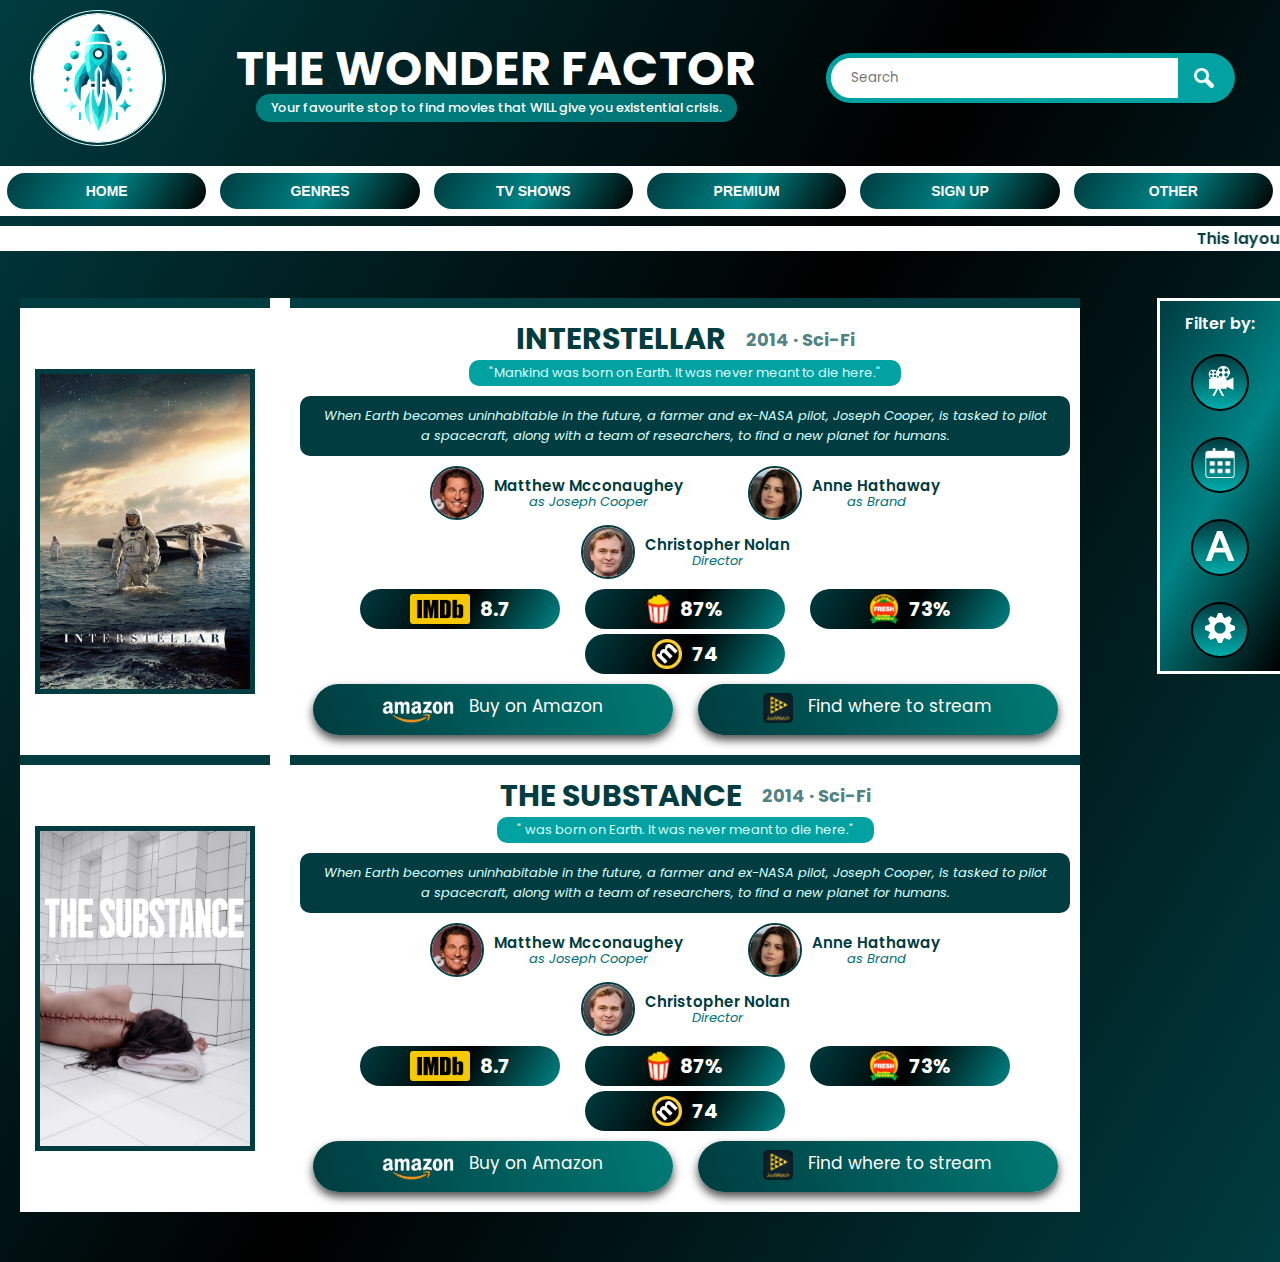
==== commit fc797702: "update" ====
--- a/Wonder_Factor_Website/index.html
+++ b/Wonder_Factor_Website/index.html
@@ -186,10 +186,10 @@
                 </div>
 
                 <div class = "movieinfo">
-                    <div class="movietitle"><div class="moviename">INTERSTELLAR</div> <div class="dategenre">2014 &#xb7 Sci-Fi</div></div>
+                    <div class="movietitle"><div class="moviename">THE SUBSTANCE</div> <div class="dategenre">2014 &#xb7 Sci-Fi</div></div>
                     
                     <div class="movietagline">
-                        "Mankind was born on Earth. It was never meant to die here."
+                        " was born on Earth. It was never meant to die here."
                     </div>
 
                     <div class = "synopsiscontainer">
--- a/Wonder_Factor_Website/movies.css
+++ b/Wonder_Factor_Website/movies.css
@@ -154,7 +154,7 @@
     display:flex;
     background: linear-gradient(120deg, rgb(0, 60, 64), rgb(0,0,0), rgb(0, 132, 134));
     border-radius: 30px;
-    transition: background-color 0.2s, padding-left 0.2s, padding-right 0.2s;
+    transition: background 0.2s ease, padding-left 0.2s, padding-right 0.2s;
     cursor: pointer;
     justify-content: center;
     align-items: center;
@@ -180,7 +180,8 @@
 }
 
 .siterating:hover{
-    background-color: black;
+    background: linear-gradient(120deg, rgb(99, 99, 99), rgb(0,0,0));
+    padding: 5px 20px;
 }
 
 .buyoptions {
--- a/Wonder_Factor_Website/general_design.css
+++ b/Wonder_Factor_Website/general_design.css
@@ -73,7 +73,6 @@
 
 .search-section {
     display: flex;
-    width: 300px;
     margin-right: 40px;
 }
 
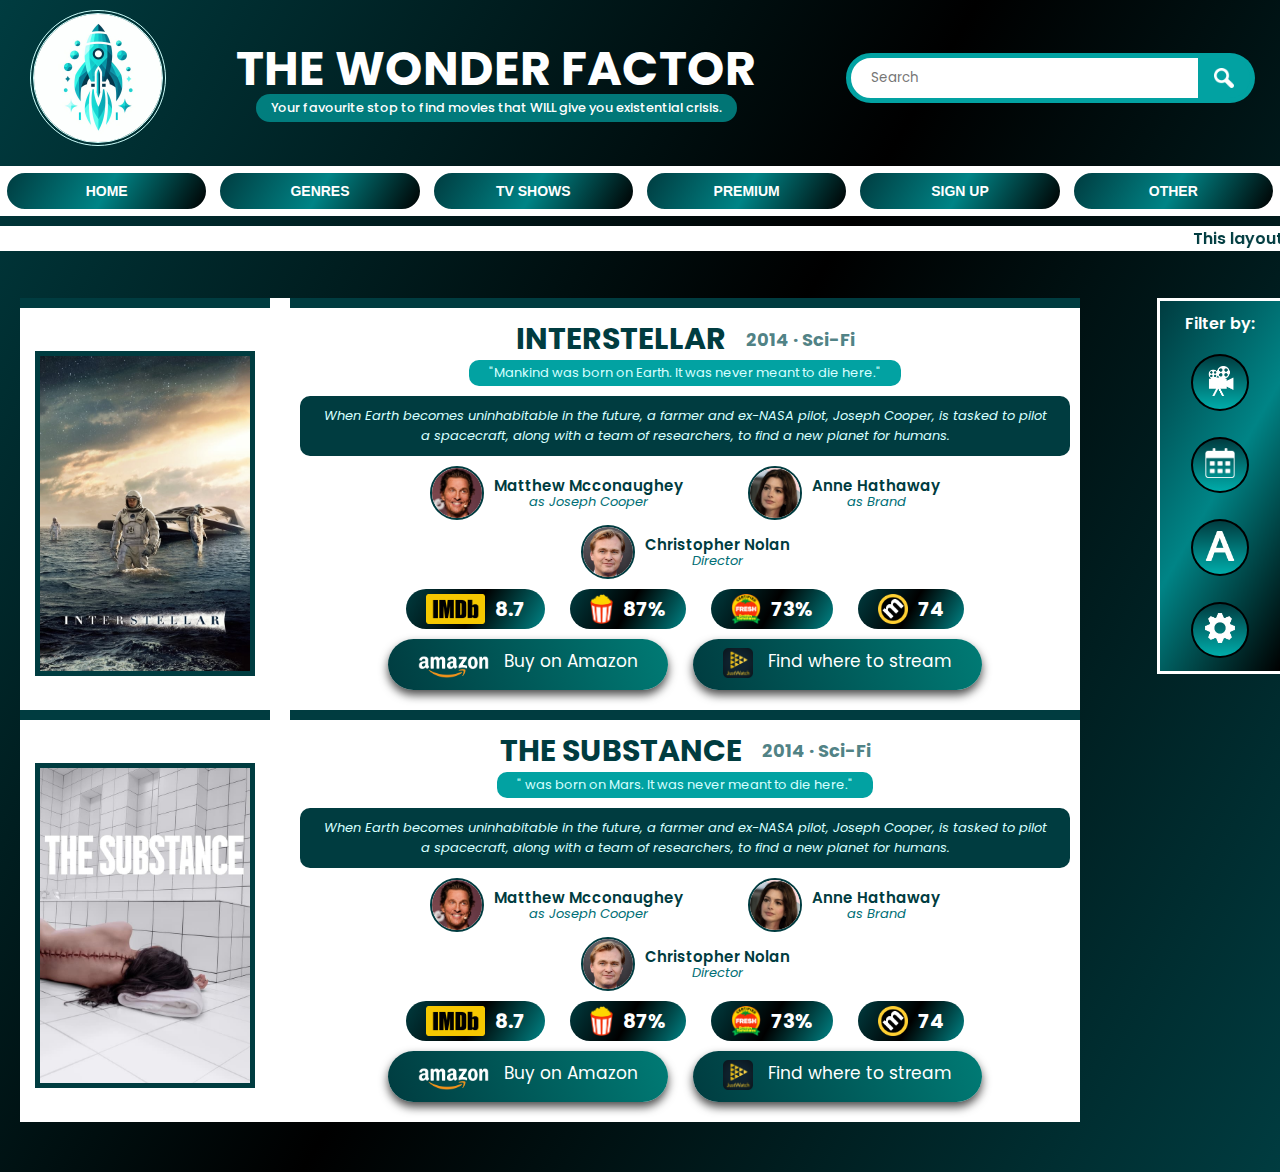
==== commit bf272b1c: "aka" ====
--- a/Wonder_Factor_Website/index.html
+++ b/Wonder_Factor_Website/index.html
@@ -189,7 +189,7 @@
                     <div class="movietitle"><div class="moviename">THE SUBSTANCE</div> <div class="dategenre">2014 &#xb7 Sci-Fi</div></div>
                     
                     <div class="movietagline">
-                        " was born on Earth. It was never meant to die here."
+                        " was born on Mars. It was never meant to die here."
                     </div>
 
                     <div class = "synopsiscontainer">
--- a/Wonder_Factor_Website/movies.css
+++ b/Wonder_Factor_Website/movies.css
@@ -19,7 +19,6 @@
 }
 
 .posterdiv {
-    min-height: 340px;
     display: grid;
     place-items: center;
     background-color: white;
@@ -30,6 +29,7 @@
 }
 
 .poster {
+    margin-top: 10px;
     height: auto;
     width: 210px;
     border: 5px solid rgb(0, 60, 64);
@@ -150,7 +150,6 @@
 }
 
 .siterating {
-    width: 200px;
     display:flex;
     background: linear-gradient(120deg, rgb(0, 60, 64), rgb(0,0,0), rgb(0, 132, 134));
     border-radius: 30px;
@@ -160,6 +159,7 @@
     align-items: center;
     padding: 5px 0;
     margin: 0 10px;
+    padding: 5px 20px;
 }
 
 .ratinglogodiv{
@@ -195,7 +195,6 @@
 
 .buybtn{
     height: 30.8px;
-    width:300px;
     display:flex;
     align-items: center;
     justify-content: center;
@@ -227,6 +226,7 @@
 .buytext {
     color: white;
     margin-bottom: 6px;
+    white-space: nowrap;
 }
 
 .buylogo {
--- a/Wonder_Factor_Website/general_design.css
+++ b/Wonder_Factor_Website/general_design.css
@@ -53,7 +53,7 @@
 }
 
 .sitename {
-    font-size: clamp(40px, 3.7vw, 80px);
+    font-size: clamp(25px, 3.7vw, 80px);
     font-weight: 700;
     line-height: 70px;
     white-space: nowrap;
@@ -73,7 +73,7 @@
 
 .search-section {
     display: flex;
-    margin-right: 40px;
+    margin: 0 20px;
 }
 
 .searchbox {
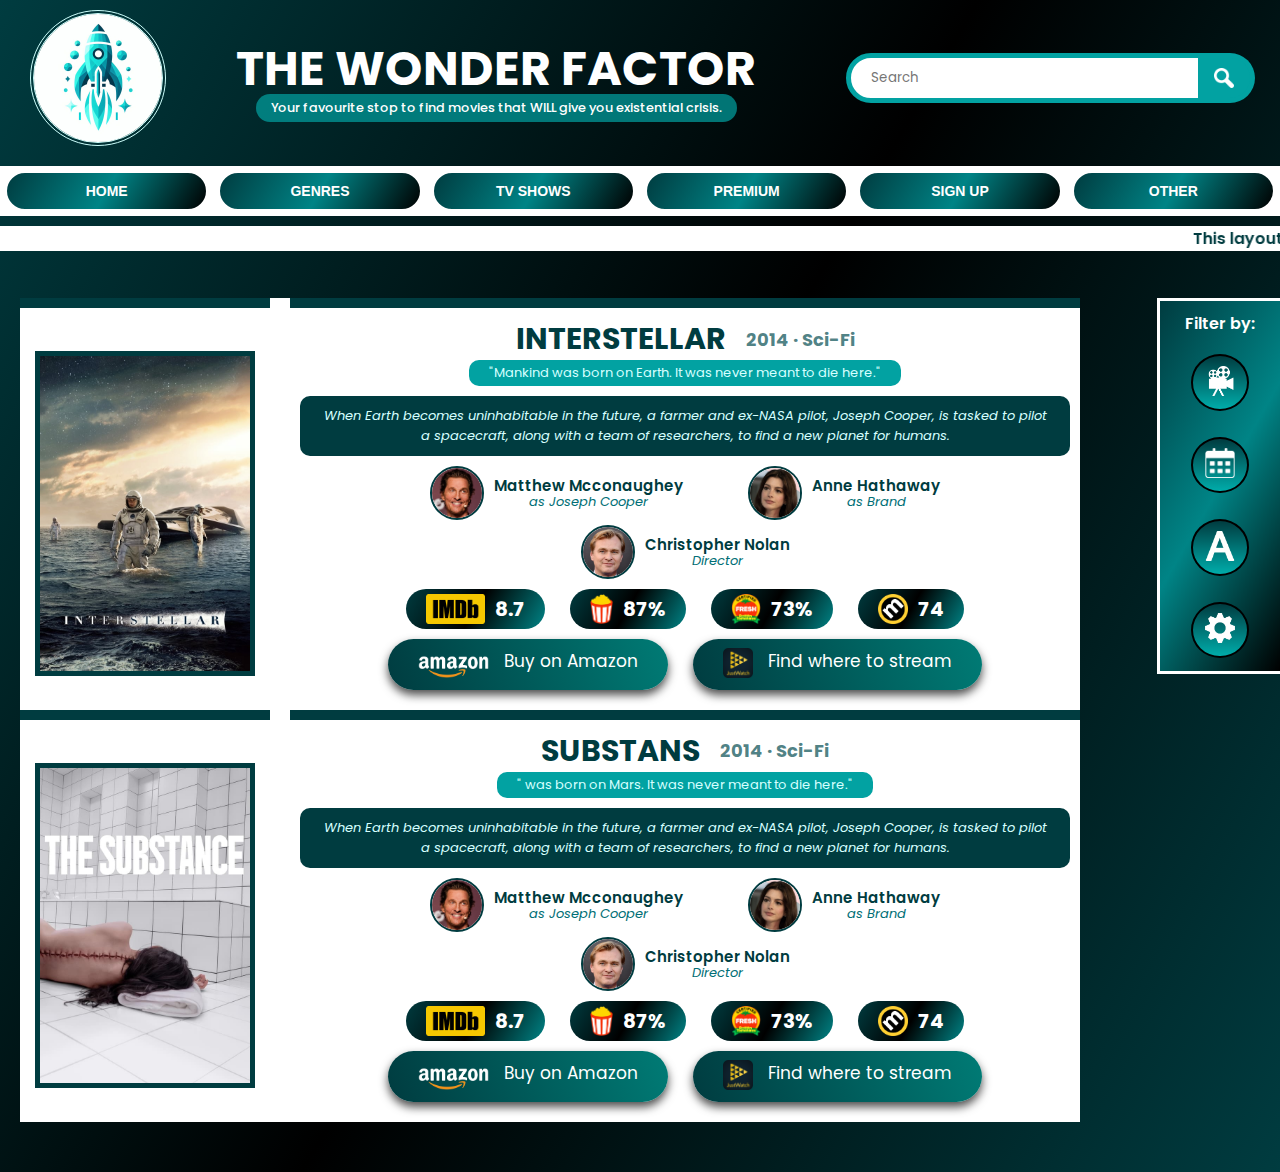
==== commit 85ad2fcf: "upda" ====
--- a/Wonder_Factor_Website/index.html
+++ b/Wonder_Factor_Website/index.html
@@ -186,7 +186,7 @@
                 </div>
 
                 <div class = "movieinfo">
-                    <div class="movietitle"><div class="moviename">THE SUBSTANCE</div> <div class="dategenre">2014 &#xb7 Sci-Fi</div></div>
+                    <div class="movietitle"><div class="moviename">SUBSTANS</div> <div class="dategenre">2014 &#xb7 Sci-Fi</div></div>
                     
                     <div class="movietagline">
                         " was born on Mars. It was never meant to die here."
--- a/Wonder_Factor_Website/movies.css
+++ b/Wonder_Factor_Website/movies.css
@@ -226,7 +226,6 @@
 .buytext {
     color: white;
     margin-bottom: 6px;
-    white-space: nowrap;
 }
 
 .buylogo {
@@ -251,4 +250,11 @@
     .movieinfo {
         border-top: none;
     }
-}+}
+
+@media (max-width: 480px) {
+    .sitename {
+        white-space: normal;
+        line-height: normal;
+    }
+}
--- a/Wonder_Factor_Website/general_design.css
+++ b/Wonder_Factor_Website/general_design.css
@@ -3,6 +3,7 @@
     margin: 0;
     font-family: Poppins;
     padding-bottom: 50px;
+    min-width: 100vw;
 }
 
 p {
@@ -207,3 +208,16 @@
 .sidebar button img{
     height:30px;
 }
+
+@media (max-width: 480px) {
+    .searchbox {
+        width: 100%;
+        padding-right: 20px;
+    }
+}
+
+@media (max-width: 480px) {
+    .tabs {
+        grid-template-columns: 1fr 1fr;
+    }
+}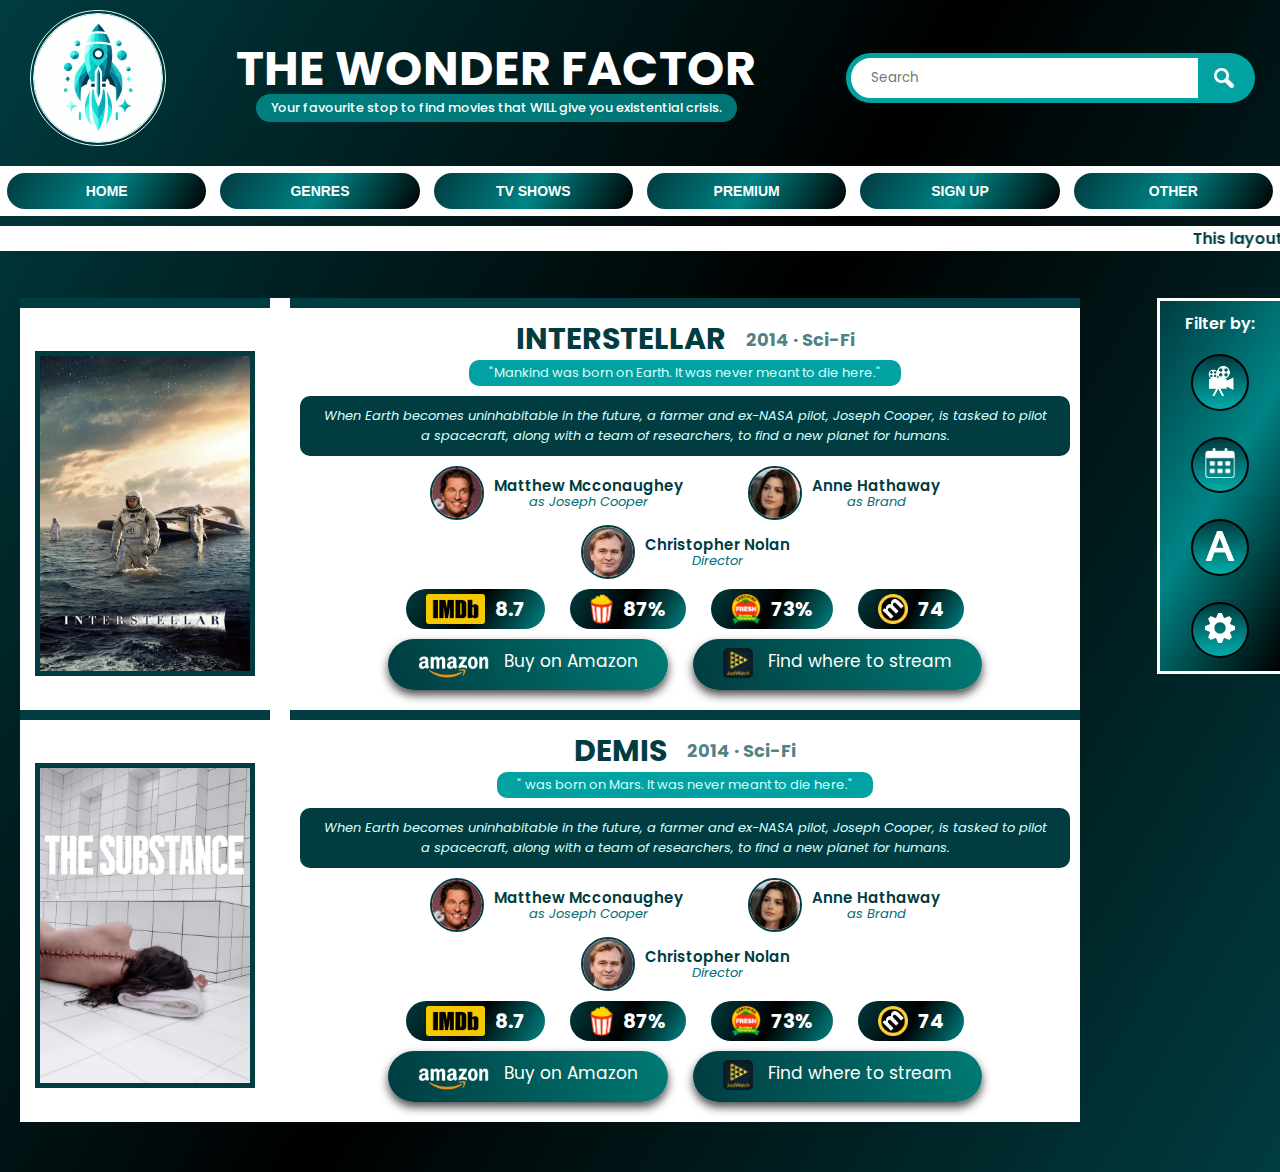
==== commit cb915bd3: "as" ====
--- a/Wonder_Factor_Website/index.html
+++ b/Wonder_Factor_Website/index.html
@@ -186,7 +186,7 @@
                 </div>
 
                 <div class = "movieinfo">
-                    <div class="movietitle"><div class="moviename">SUBSTANS</div> <div class="dategenre">2014 &#xb7 Sci-Fi</div></div>
+                    <div class="movietitle"><div class="moviename">DEMIS</div> <div class="dategenre">2014 &#xb7 Sci-Fi</div></div>
                     
                     <div class="movietagline">
                         " was born on Mars. It was never meant to die here."
--- a/Wonder_Factor_Website/general_design.css
+++ b/Wonder_Factor_Website/general_design.css
@@ -211,7 +211,7 @@
 
 @media (max-width: 480px) {
     .searchbox {
-        width: 100%;
+        width: 70%;
         padding-right: 20px;
     }
 }
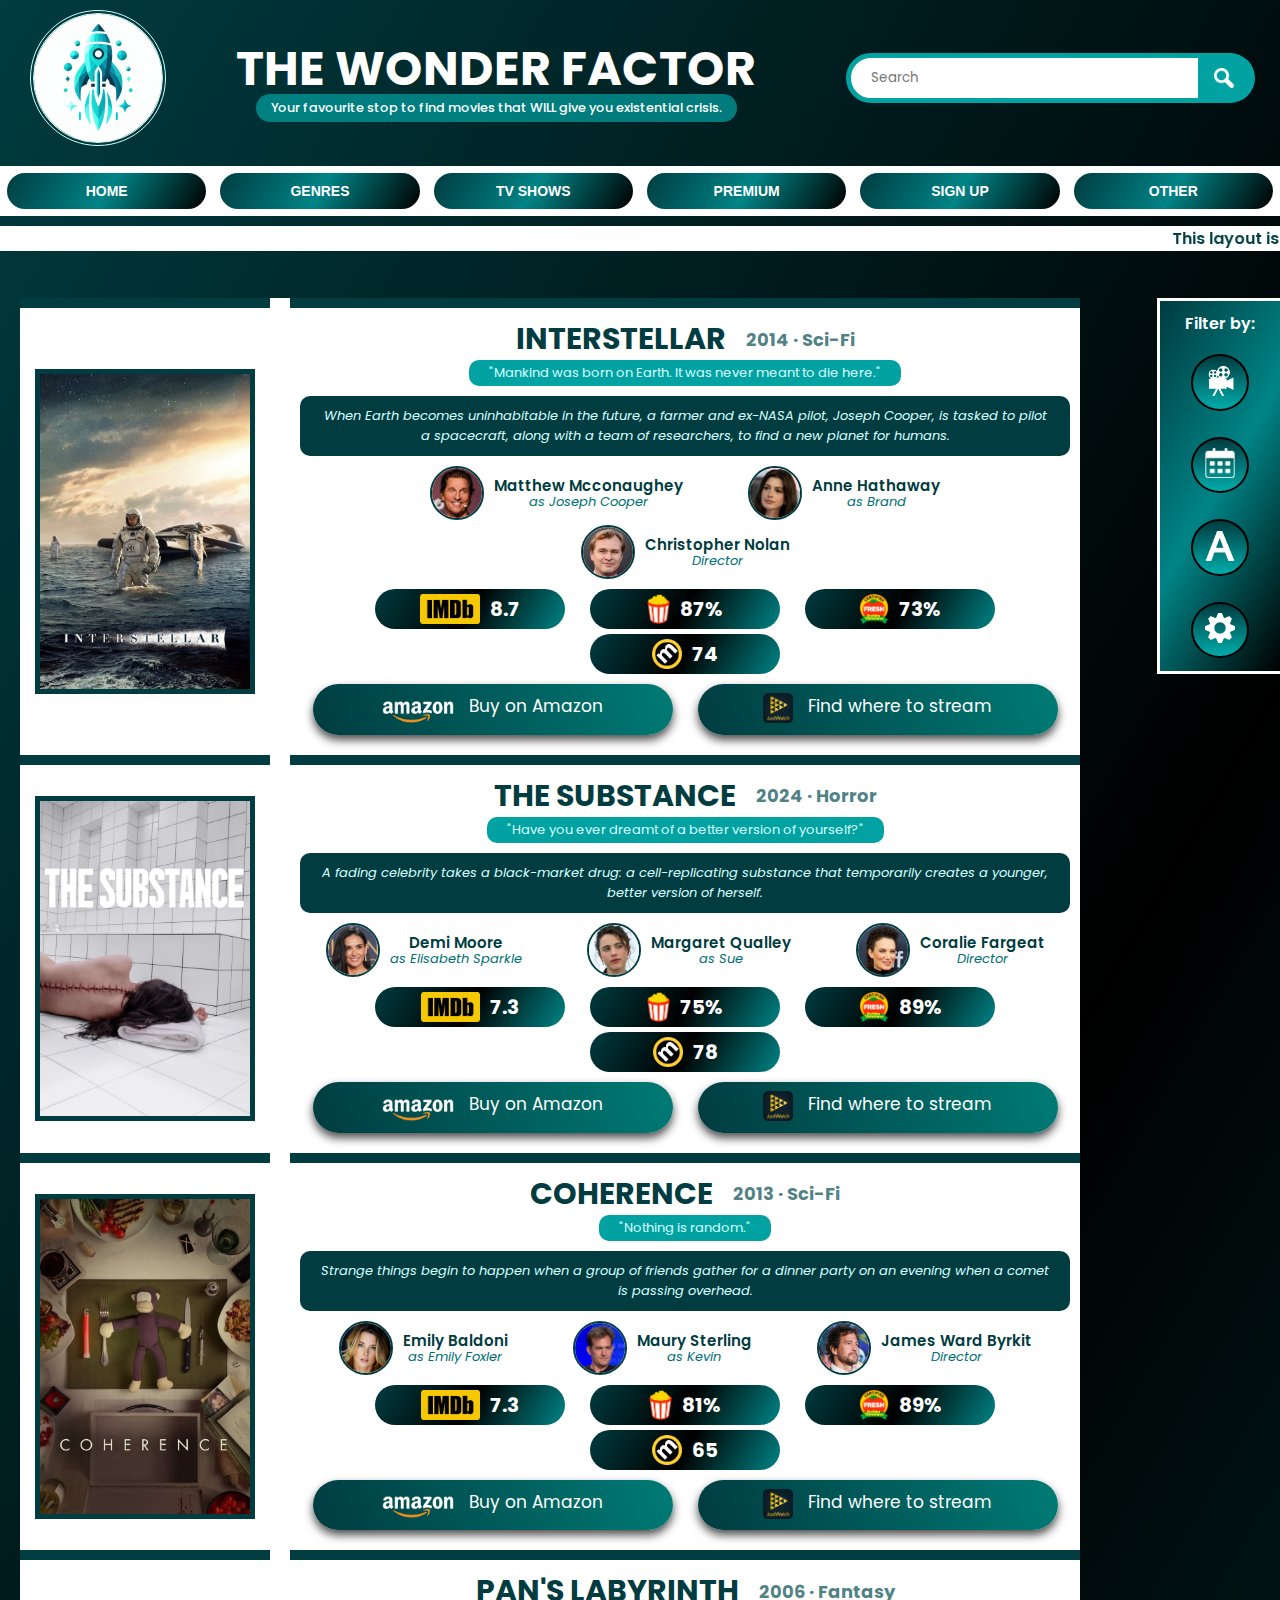
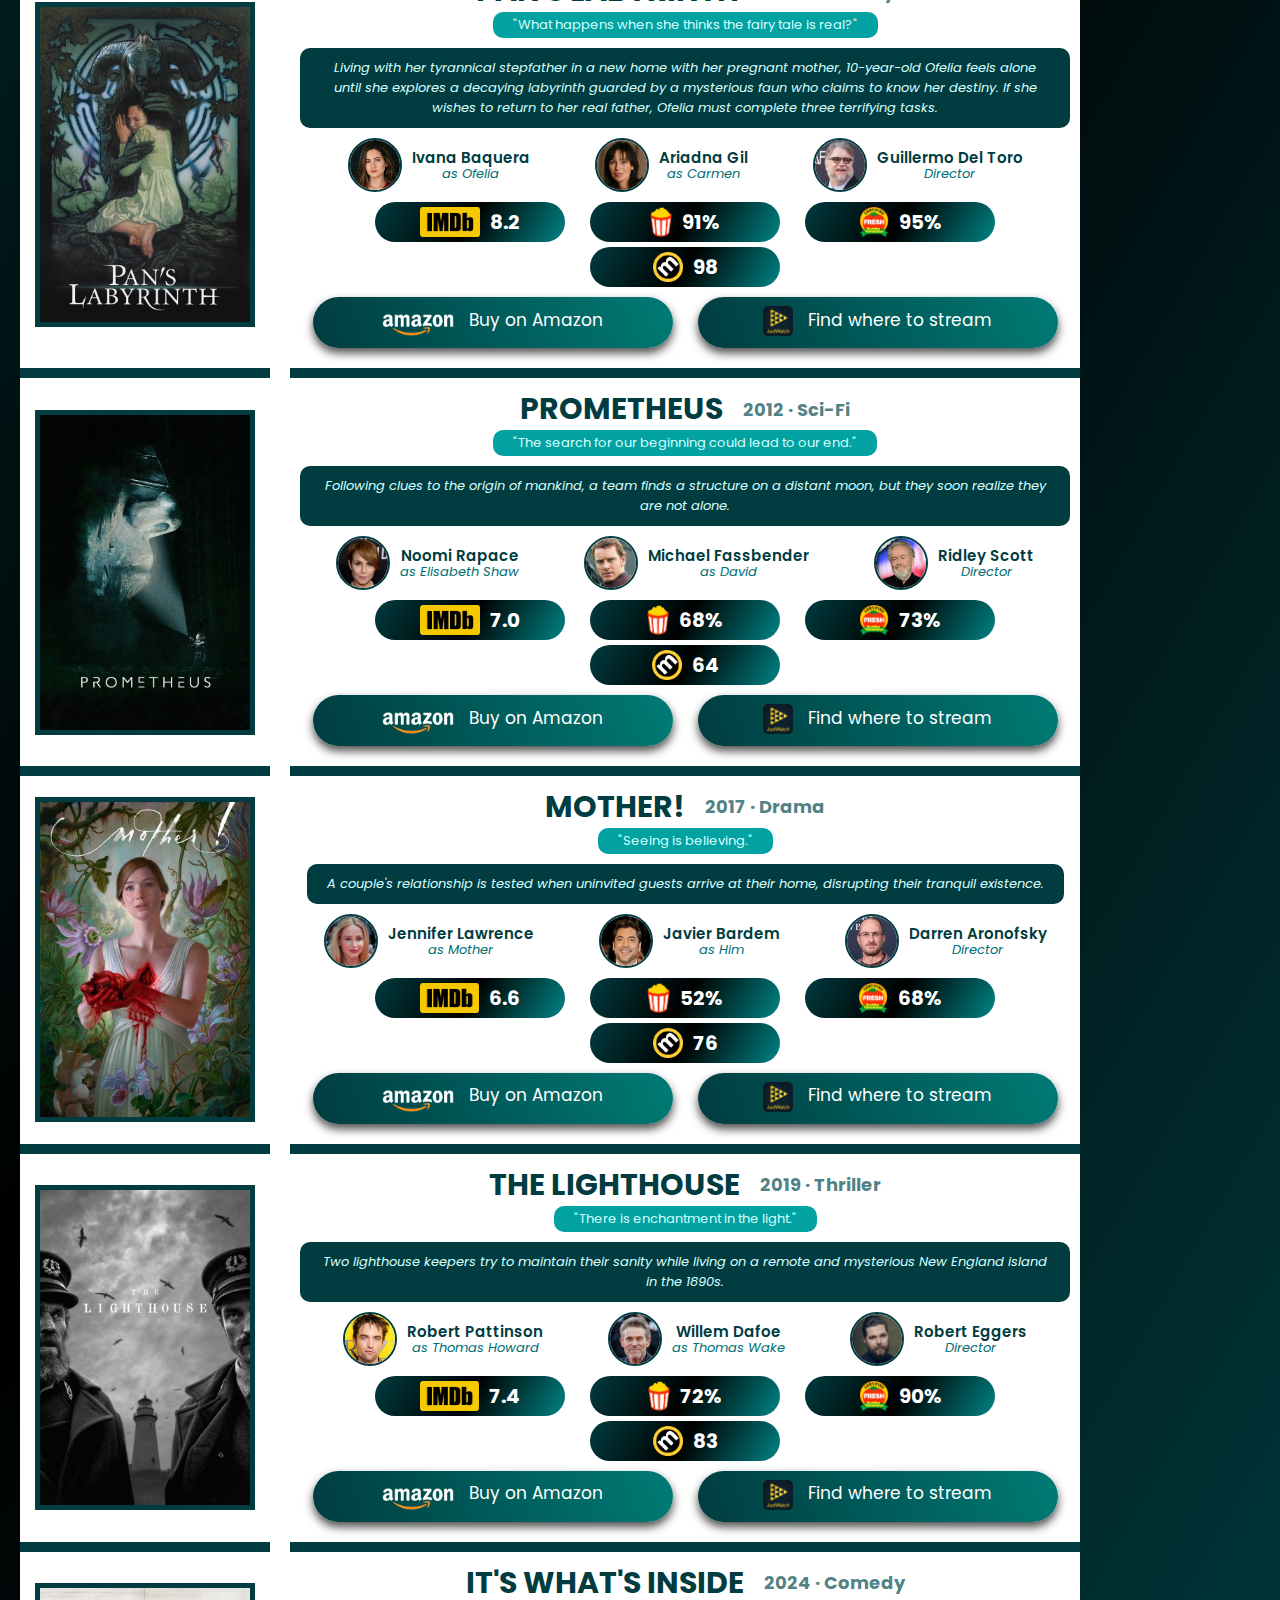
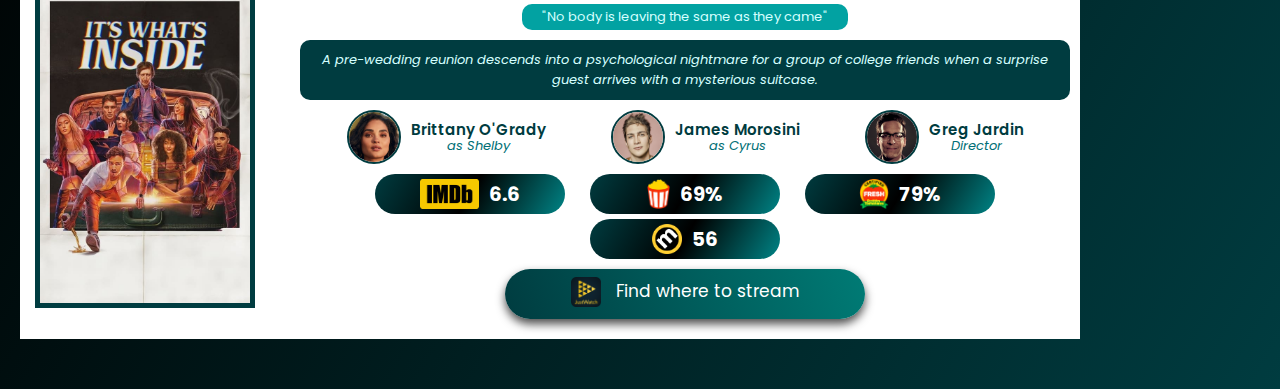
==== commit ccf58be1: "updates" ====
--- a/Wonder_Factor_Website/index.html
+++ b/Wonder_Factor_Website/index.html
@@ -55,7 +55,8 @@
         </div>
 
         <marquee scrollamount = 10 scrolldelay = 80>This layout is merely created for the purpose of learning the basics of webpage layout designing with HTML and CSS.
-            Created by Raj Vijay Singh — B.Tech AI & DS 4th Semester.
+            The website and the buttons in it are not intended to be functional. Scaling issues may butcher the layout on some devices.
+            Best viewed on a desktop screen. Created by Raj Vijay Singh — B.Tech AI & DS 4th Semester, WCTM.
         </marquee>
 
         <div class="sidebar">
@@ -186,55 +187,49 @@
                 </div>
 
                 <div class = "movieinfo">
-                    <div class="movietitle"><div class="moviename">DEMIS</div> <div class="dategenre">2014 &#xb7 Sci-Fi</div></div>
+                    <div class="movietitle"><div class="moviename">THE SUBSTANCE</div> <div class="dategenre">2024 &#xb7 Horror</div></div>
                     
                     <div class="movietagline">
-                        " was born on Mars. It was never meant to die here."
-                    </div>
-
-                    <div class = "synopsiscontainer">
-                        <div class = "synopsis">When Earth becomes uninhabitable in the future, a farmer and ex-NASA pilot, Joseph Cooper, 
-                            is tasked to pilot a spacecraft, along with a team of researchers, to find a new planet for humans.
-                        </div>
-                    </div>
-
-                    
-                
+                        "Have you ever dreamt of a better version of yourself?"
+                    </div>
+
+                    <div class = "synopsis">A fading celebrity takes a black-market drug: a cell-replicating substance that temporarily creates a younger, better version of herself.</div>
+                    
                     <div class="actors">
-                        <a href="https://www.imdb.com/name/nm0000190/" target="_blank">
+                        <a href="https://www.imdb.com/name/nm0000193/" target="_blank">
                         <div class="actor">
                             <div class = "actorpicdiv">
-                                <img src = "Actors/matthew.jpg" class = "actor_pic">
-                            </div>
-
-                            <div class = "actorinfo">
-                                <div class = "actorname">Matthew Mcconaughey</div>
-                                <div class = "charname"> as Joseph Cooper</div>
-                            </div>
-                        </div>
-                        </a>
-
-                        <a href="https://www.imdb.com/name/nm0004266/" target="_blank">
-                        <div class="actor">
-                            <div class = "actorpicdiv">
-                                <img src = "Actors/Anne.jpg" class = "actor_pic">
-                            </div>
-
-                            <div class = "actorinfo">
-                                <div class = "actorname">Anne Hathaway</div>
-                                <div class = "charname"> as Brand</div>
-                            </div>
-                        </div>
-                        </a>
-
-                        <a href = "https://www.imdb.com/name/nm0634240/" target="_blank">
-                        <div class="actor">
-                            <div class = "actorpicdiv">
-                                <img src = "Actors/nolan.jpg" class = "actor_pic">
-                            </div>
-
-                            <div class = "actorinfo">
-                                <div class = "actorname">Christopher Nolan</div>
+                                <img src = "Actors/moore.jpeg" class = "actor_pic">
+                            </div>
+
+                            <div class = "actorinfo">
+                                <div class = "actorname">Demi Moore</div>
+                                <div class = "charname"> as Elisabeth Sparkle</div>
+                            </div>
+                        </div>
+                        </a>
+
+                        <a href="https://www.imdb.com/name/nm4960279/" target="_blank">
+                            <div class="actor">
+                                <div class = "actorpicdiv">
+                                    <img src = "Actors/Qualley.jpg" class = "actor_pic">
+                                </div>
+
+                            <div class = "actorinfo">
+                                <div class = "actorname">Margaret Qualley</div>
+                                <div class = "charname"> as Sue</div>
+                            </div>
+                        </div>
+                        </a>
+
+                        <a href = "https://www.imdb.com/name/nm0267287/" target="_blank">
+                            <div class="actor">
+                                <div class = "actorpicdiv">
+                                    <img src = "Actors/Fargeat.jpg" class = "actor_pic">
+                                </div>
+
+                            <div class = "actorinfo">
+                                <div class = "actorname">Coralie Fargeat</div>
                                 <div class = "charname">Director</div>
                             </div>
                         </div>
@@ -242,38 +237,38 @@
                     </div>
 
                 <div class="ratings">
-                    <a href="https://www.imdb.com/title/tt0816692/" target="_blank">
+                    <a href="https://www.imdb.com/title/tt17526714/" target="_blank">
                     <div class="siterating">
                         <div class="ratinglogodiv"><img src="Misc_Pics/imdb.png" class="ratinglogo"></div>
-                        <div class="ratingnum">8.7</div>
-                    </div>
-                    </a>
-
-                    <a href="https://www.rottentomatoes.com/m/interstellar_2014" target="_blank">
+                        <div class="ratingnum">7.3</div>
+                    </div>
+                    </a>
+
+                    <a href="https://www.rottentomatoes.com/m/the_substance" target="_blank">
                     <div class="siterating">
                         <div class="ratinglogodiv"><img src="Misc_Pics/popcornmeter.png" class="ratinglogo"></div>
-                        <div class="ratingnum">87%</div>
-                    </div>
-                    </a>
-
-                    <a href="https://www.rottentomatoes.com/m/interstellar_2014" target="_blank">
+                        <div class="ratingnum">75%</div>
+                    </div>
+                    </a>
+
+                    <a href="https://www.rottentomatoes.com/m/the_substance" target="_blank">
                     <div class="siterating">
                         <div class="ratinglogodiv"><img src="Misc_Pics/tomatometer.webp" class="ratinglogo"></div>
-                        <div class="ratingnum">73%</div>
-                    </div>
-                    </a>
-
-                    <a href="https://www.metacritic.com/movie/interstellar/" target="_blank">
+                        <div class="ratingnum">89%</div>
+                    </div>
+                    </a>
+
+                    <a href="https://www.metacritic.com/movie/the-substance/" target="_blank">
                     <div class="siterating">
                         <div class="ratinglogodiv"><img src="Misc_Pics/Metacritic.png" class="ratinglogo"></div>
-                        <div class="ratingnum">74</div>
+                        <div class="ratingnum">78</div>
                     </div>
                     </a>
                 </div>
 
                 <div class = "buyoptions">
                     
-                    <a href="https://www.amazon.com/InterStellar-4K-UltraHD-Blu-ray-Interstellar/dp/B0767FCYDW/ref=sr_1_1?sr=8-1#" target="_blank">
+                    <a href="https://www.amazon.com/Substance-Blu-Ray-Coralie-Fargeat/dp/B0DMWTK3N8/ref=sr_1_2?sr=8-2" target="_blank">
                         <div  class = "buybtn">
                             <div class="buylogodiv"><img src = "Misc_Pics/amazon.png" class = "buylogo"></div>
                             <div class="buytext">Buy on Amazon</div>
@@ -281,7 +276,7 @@
                     </a>
 
                     
-                    <a href="https://www.justwatch.com/in/movie/interstellar" target="_blank">
+                    <a href="https://www.justwatch.com/in/movie/the-substance" target="_blank">
                         <div class = "buybtn">
                             <div class="buylogodiv"> <img src = "Misc_Pics/jw.png" class="jwlogo"> </div>
                             <div class="buytext">Find where to stream</div>
@@ -289,7 +284,646 @@
                     </a>
                 </div>
                 </div>
+            </div>
+            
+            <div class = "movies"> <!--COHERENCE-->
+
+                <div class="posterdiv">
+                    <img class = "poster" src="Posters/Coherence.jpg">
+                </div>
+
+                <div class = "movieinfo">
+                    <div class="movietitle"><div class="moviename">COHERENCE</div> <div class="dategenre">2013 &#xb7 Sci-Fi</div></div>
+                    
+                    <div class="movietagline">
+                        "Nothing is random."
+                    </div>
+
+                    <div class = "synopsis">Strange things begin to happen when a group of friends gather for a dinner party on an evening when a comet is passing overhead.</div>
+                    
+                    <div class="actors">
+                        <a href="https://www.imdb.com/name/nm2032150/" target="_blank">
+                        <div class="actor">
+                            <div class = "actorpicdiv">
+                                <img src = "Actors/Baldoni.jpg" class = "actor_pic">
+                            </div>
+
+                            <div class = "actorinfo">
+                                <div class = "actorname">Emily Baldoni</div>
+                                <div class = "charname"> as Emily Foxler</div>
+                            </div>
+                        </div>
+                        </a>
+
+                        <a href="https://www.imdb.com/name/nm0827561/" target="_blank">
+                            <div class="actor">
+                                <div class = "actorpicdiv">
+                                    <img src = "Actors/ste.jpg" class = "actor_pic">
+                                </div>
+
+                            <div class = "actorinfo">
+                                <div class = "actorname">Maury Sterling</div>
+                                <div class = "charname"> as Kevin</div>
+                            </div>
+                        </div>
+                        </a>
+
+                        <a href = "https://www.imdb.com/name/nm0126096/" target="_blank">
+                            <div class="actor">
+                                <div class = "actorpicdiv">
+                                    <img src = "Actors/James.jpg" class = "actor_pic">
+                                </div>
+
+                            <div class = "actorinfo">
+                                <div class = "actorname">James Ward Byrkit</div>
+                                <div class = "charname">Director</div>
+                            </div>
+                        </div>
+                        </a>
+                    </div>
+
+                <div class="ratings">
+                    <a href="https://www.imdb.com/title/tt2866360/" target="_blank">
+                    <div class="siterating">
+                        <div class="ratinglogodiv"><img src="Misc_Pics/imdb.png" class="ratinglogo"></div>
+                        <div class="ratingnum">7.3</div>
+                    </div>
+                    </a>
+
+                    <a href="https://www.rottentomatoes.com/m/coherence_2013" target="_blank">
+                    <div class="siterating">
+                        <div class="ratinglogodiv"><img src="Misc_Pics/popcornmeter.png" class="ratinglogo"></div>
+                        <div class="ratingnum">81%</div>
+                    </div>
+                    </a>
+
+                    <a href="https://www.rottentomatoes.com/m/coherence_2013" target="_blank">
+                    <div class="siterating">
+                        <div class="ratinglogodiv"><img src="Misc_Pics/tomatometer.webp" class="ratinglogo"></div>
+                        <div class="ratingnum">89%</div>
+                    </div>
+                    </a>
+
+                    <a href="https://www.metacritic.com/movie/coherence/" target="_blank">
+                    <div class="siterating">
+                        <div class="ratinglogodiv"><img src="Misc_Pics/Metacritic.png" class="ratinglogo"></div>
+                        <div class="ratingnum">65</div>
+                    </div>
+                    </a>
+                </div>
+
+                <div class = "buyoptions">
+                    
+                    <a href="https://www.amazon.com/Coherence-Emily-Baldoni/dp/B00PHL8W6G/ref=sr_1_2?sr=8-2" target="_blank">
+                        <div  class = "buybtn">
+                            <div class="buylogodiv"><img src = "Misc_Pics/amazon.png" class = "buylogo"></div>
+                            <div class="buytext">Buy on Amazon</div>
+                        </div>
+                    </a>
+
+                    
+                    <a href="https://www.justwatch.com/in/movie/coherence" target="_blank">
+                        <div class = "buybtn">
+                            <div class="buylogodiv"> <img src = "Misc_Pics/jw.png" class="jwlogo"> </div>
+                            <div class="buytext">Find where to stream</div>
+                        </div>
+                    </a>
+                </div>
+                </div>
             </div> 
+
+            <div class = "movies"> <!--PAN'S LABYRINTH-->
+
+                <div class="posterdiv">
+                    <img class = "poster" src="Posters/PanLabyrinth.jpg">
+                </div>
+
+                <div class = "movieinfo">
+                    <div class="movietitle"><div class="moviename">PAN'S LABYRINTH</div> <div class="dategenre">2006 &#xb7 Fantasy</div></div>
+                    
+                    <div class="movietagline">
+                        "What happens when she thinks the fairy tale is real?"
+                    </div>
+
+                    <div class = "synopsis">Living with her tyrannical stepfather in a new home with her pregnant mother, 10-year-old Ofelia feels alone until she explores a decaying labyrinth guarded by a mysterious faun who claims to know her destiny. 
+                        If she wishes to return to her real father, Ofelia must complete three terrifying tasks. </div>
+
+                    <div class="actors">
+                        <a href="https://www.imdb.com/name/nm1419440/" target="_blank">
+                        <div class="actor">
+                            <div class = "actorpicdiv">
+                                <img src = "Actors/ivana.jpg" class = "actor_pic">
+                            </div>
+
+                            <div class = "actorinfo">
+                                <div class = "actorname">Ivana Baquera</div>
+                                <div class = "charname"> as Ofelia</div>
+                            </div>
+                        </div>
+                        </a>
+
+                        <a href="https://www.imdb.com/name/nm0317725/" target="_blank">
+                            <div class="actor">
+                                <div class = "actorpicdiv">
+                                    <img src = "Actors/ariadna.jpg" class = "actor_pic">
+                                </div>
+
+                            <div class = "actorinfo">
+                                <div class = "actorname">Ariadna Gil</div>
+                                <div class = "charname"> as Carmen</div>
+                            </div>
+                        </div>
+                        </a>
+
+                        <a href = "https://www.imdb.com/name/nm0868219/" target="_blank">
+                            <div class="actor">
+                                <div class = "actorpicdiv">
+                                    <img src = "Actors/deltoro.jpg" class = "actor_pic">
+                                </div>
+
+                            <div class = "actorinfo">
+                                <div class = "actorname">Guillermo Del Toro</div>
+                                <div class = "charname">Director</div>
+                            </div>
+                        </div>
+                        </a>
+                    </div>
+
+                <div class="ratings">
+                    <a href="https://www.imdb.com/title/tt0457430/" target="_blank">
+                    <div class="siterating">
+                        <div class="ratinglogodiv"><img src="Misc_Pics/imdb.png" class="ratinglogo"></div>
+                        <div class="ratingnum">8.2</div>
+                    </div>
+                    </a>
+
+                    <a href="https://www.rottentomatoes.com/m/pans_labyrinth" target="_blank">
+                    <div class="siterating">
+                        <div class="ratinglogodiv"><img src="Misc_Pics/popcornmeter.png" class="ratinglogo"></div>
+                        <div class="ratingnum">91%</div>
+                    </div>
+                    </a>
+
+                    <a href="https://www.rottentomatoes.com/m/pans_labyrinth" target="_blank">
+                    <div class="siterating">
+                        <div class="ratinglogodiv"><img src="Misc_Pics/tomatometer.webp" class="ratinglogo"></div>
+                        <div class="ratingnum">95%</div>
+                    </div>
+                    </a>
+
+                    <a href="https://www.metacritic.com/movie/pans-labyrinth/" target="_blank">
+                    <div class="siterating">
+                        <div class="ratinglogodiv"><img src="Misc_Pics/Metacritic.png" class="ratinglogo"></div>
+                        <div class="ratingnum">98</div>
+                    </div>
+                    </a>
+                </div>
+
+                <div class = "buyoptions">
+                    
+                    <a href="https://www.amazon.com/Pans-Labyrinth-4K-Ultra-Blu-ray/dp/B07RG2XR16/ref=sr_1_1?sr=8-1" target="_blank">
+                        <div  class = "buybtn">
+                            <div class="buylogodiv"><img src = "Misc_Pics/amazon.png" class = "buylogo"></div>
+                            <div class="buytext">Buy on Amazon</div>
+                        </div>
+                    </a>
+
+                    
+                    <a href="https://www.justwatch.com/in/movie/pans-labyrinth" target="_blank">
+                        <div class = "buybtn">
+                            <div class="buylogodiv"> <img src = "Misc_Pics/jw.png" class="jwlogo"> </div>
+                            <div class="buytext">Find where to stream</div>
+                        </div>
+                    </a>
+                </div>
+                </div>
+            </div> 
+
+            <div class = "movies"> <!--PROMETHEUS-->
+
+                <div class="posterdiv">
+                    <img class = "poster" src="Posters/Prometheus.jpg">
+                </div>
+
+                <div class = "movieinfo">
+                    <div class="movietitle"><div class="moviename">PROMETHEUS</div> <div class="dategenre">2012 &#xb7 Sci-Fi</div></div>
+                    
+                    <div class="movietagline">
+                        "The search for our beginning could lead to our end."
+                    </div>
+
+                    <div class = "synopsis">Following clues to the origin of mankind, a team finds a structure on a distant moon, but they soon realize they are not alone.
+                    </div>
+
+                    <div class="actors">
+                        <a href="https://www.imdb.com/name/nm0636426/" target="_blank">
+                        <div class="actor">
+                            <div class = "actorpicdiv">
+                                <img src = "Actors/noomi.jpg" class = "actor_pic">
+                            </div>
+
+                            <div class = "actorinfo">
+                                <div class = "actorname">Noomi Rapace</div>
+                                <div class = "charname"> as Elisabeth Shaw</div>
+                            </div>
+                        </div>
+                        </a>
+
+                        <a href="https://www.imdb.com/name/nm1055413/" target="_blank">
+                            <div class="actor">
+                                <div class = "actorpicdiv">
+                                    <img src = "Actors/fassbender.jpg" class = "actor_pic">
+                                </div>
+
+                            <div class = "actorinfo">
+                                <div class = "actorname">Michael Fassbender</div>
+                                <div class = "charname"> as David</div>
+                            </div>
+                        </div>
+                        </a>
+
+                        <a href = "https://www.imdb.com/name/nm0000631/" target="_blank">
+                            <div class="actor">
+                                <div class = "actorpicdiv">
+                                    <img src = "Actors/ridley.webp" class = "actor_pic">
+                                </div>
+
+                            <div class = "actorinfo">
+                                <div class = "actorname">Ridley Scott</div>
+                                <div class = "charname">Director</div>
+                            </div>
+                        </div>
+                        </a>
+                    </div>
+
+                <div class="ratings">
+                    <a href="https://www.imdb.com/title/tt1446714/" target="_blank">
+                    <div class="siterating">
+                        <div class="ratinglogodiv"><img src="Misc_Pics/imdb.png" class="ratinglogo"></div>
+                        <div class="ratingnum">7.0</div>
+                    </div>
+                    </a>
+
+                    <a href="https://www.rottentomatoes.com/m/pans_labyrinth" target="_blank">
+                    <div class="siterating">
+                        <div class="ratinglogodiv"><img src="Misc_Pics/popcornmeter.png" class="ratinglogo"></div>
+                        <div class="ratingnum">68%</div>
+                    </div>
+                    </a>
+
+                    <a href="https://www.rottentomatoes.com/m/pans_labyrinth" target="_blank">
+                    <div class="siterating">
+                        <div class="ratinglogodiv"><img src="Misc_Pics/tomatometer.webp" class="ratinglogo"></div>
+                        <div class="ratingnum">73%</div>
+                    </div>
+                    </a>
+
+                    <a href="https://www.metacritic.com/movie/pans-labyrinth/" target="_blank">
+                    <div class="siterating">
+                        <div class="ratinglogodiv"><img src="Misc_Pics/Metacritic.png" class="ratinglogo"></div>
+                        <div class="ratingnum">64</div>
+                    </div>
+                    </a>
+                </div>
+
+                <div class = "buyoptions">
+                    
+                    <a href="https://www.amazon.com/PROMETHEUS-UHD-DHD-V2-4K/dp/B06Y1WXP23/ref=sr_1_1?sr=8-1" target="_blank">
+                        <div  class = "buybtn">
+                            <div class="buylogodiv"><img src = "Misc_Pics/amazon.png" class = "buylogo"></div>
+                            <div class="buytext">Buy on Amazon</div>
+                        </div>
+                    </a>
+
+                    
+                    <a href="https://www.justwatch.com/in/movie/prometheus" target="_blank">
+                        <div class = "buybtn">
+                            <div class="buylogodiv"> <img src = "Misc_Pics/jw.png" class="jwlogo"> </div>
+                            <div class="buytext">Find where to stream</div>
+                        </div>
+                    </a>
+                </div>
+                </div>
+            </div> 
+
+            <div class = "movies"> <!--MOTHER!-->
+
+                <div class="posterdiv">
+                    <img class = "poster" src="Posters/mother.jpg">
+                </div>
+
+                <div class = "movieinfo">
+                    <div class="movietitle"><div class="moviename">MOTHER!</div> <div class="dategenre">2017 &#xb7 Drama</div></div>
+                    
+                    <div class="movietagline">
+                        "Seeing is believing."
+                    </div>
+
+                    <div class = "synopsis">A couple's relationship is tested when uninvited guests arrive at their home, disrupting their tranquil existence.
+                        </div>
+
+                    <div class="actors">
+                        <a href="https://www.imdb.com/name/nm2225369/" target="_blank">
+                        <div class="actor">
+                            <div class = "actorpicdiv">
+                                <img src = "Actors/lawrence.jpg" class = "actor_pic">
+                            </div>
+
+                            <div class = "actorinfo">
+                                <div class = "actorname">Jennifer Lawrence</div>
+                                <div class = "charname"> as Mother</div>
+                            </div>
+                        </div>
+                        </a>
+
+                        <a href="https://www.imdb.com/name/nm0000849/" target="_blank">
+                            <div class="actor">
+                                <div class = "actorpicdiv">
+                                    <img src = "Actors/bardem.jpg" class = "actor_pic">
+                                </div>
+
+                            <div class = "actorinfo">
+                                <div class = "actorname">Javier Bardem</div>
+                                <div class = "charname"> as Him</div>
+                            </div>
+                        </div>
+                        </a>
+
+                        <a href = "https://www.imdb.com/name/nm0004716/" target="_blank">
+                            <div class="actor">
+                                <div class = "actorpicdiv">
+                                    <img src = "Actors/darren.jpg" class = "actor_pic">
+                                </div>
+
+                            <div class = "actorinfo">
+                                <div class = "actorname">Darren Aronofsky</div>
+                                <div class = "charname">Director</div>
+                            </div>
+                        </div>
+                        </a>
+                    </div>
+
+                <div class="ratings">
+                    <a href="https://www.imdb.com/title/tt5109784/" target="_blank">
+                    <div class="siterating">
+                        <div class="ratinglogodiv"><img src="Misc_Pics/imdb.png" class="ratinglogo"></div>
+                        <div class="ratingnum">6.6</div>
+                    </div>
+                    </a>
+
+                    <a href="https://www.rottentomatoes.com/m/mother_2017/" target="_blank">
+                    <div class="siterating">
+                        <div class="ratinglogodiv"><img src="Misc_Pics/popcornmeter.png" class="ratinglogo"></div>
+                        <div class="ratingnum">52%</div>
+                    </div>
+                    </a>
+
+                    <a href="https://www.rottentomatoes.com/m/mother_2017/" target="_blank">
+                    <div class="siterating">
+                        <div class="ratinglogodiv"><img src="Misc_Pics/tomatometer.webp" class="ratinglogo"></div>
+                        <div class="ratingnum">68%</div>
+                    </div>
+                    </a>
+
+                    <a href="https://www.metacritic.com/movie/mother!/" target="_blank">
+                    <div class="siterating">
+                        <div class="ratinglogodiv"><img src="Misc_Pics/Metacritic.png" class="ratinglogo"></div>
+                        <div class="ratingnum">76</div>
+                    </div>
+                    </a>
+                </div>
+
+                <div class = "buyoptions">
+                    
+                    <a href="https://www.amazon.com/mother-Blu-ray-Jennifer-Lawrence/dp/B075FDF2DR/ref=sr_1_2?sr=8-2" target="_blank">
+                        <div  class = "buybtn">
+                            <div class="buylogodiv"><img src = "Misc_Pics/amazon.png" class = "buylogo"></div>
+                            <div class="buytext">Buy on Amazon</div>
+                        </div>
+                    </a>
+
+                    
+                    <a href="https://www.justwatch.com/in/movie/mother-2017" target="_blank">
+                        <div class = "buybtn">
+                            <div class="buylogodiv"> <img src = "Misc_Pics/jw.png" class="jwlogo"> </div>
+                            <div class="buytext">Find where to stream</div>
+                        </div>
+                    </a>
+                </div>
+                </div>
+            </div> 
+
+            <div class = "movies"> <!--THE LIGHTHOUSE-->
+
+                <div class="posterdiv">
+                    <img class = "poster" src="Posters/TheLighthouse.jpg">
+                </div>
+
+                <div class = "movieinfo">
+                    <div class="movietitle"><div class="moviename">THE LIGHTHOUSE</div> <div class="dategenre">2019 &#xb7 Thriller</div></div>
+                    
+                    <div class="movietagline">
+                        "There is enchantment in the light."
+                    </div>
+
+                    <div class = "synopsis">Two lighthouse keepers try to maintain their sanity while living on a remote and mysterious New England island in the 1890s.</div>
+
+                    <div class="actors">
+                        <a href="https://www.imdb.com/name/nm1500155/" target="_blank">
+                        <div class="actor">
+                            <div class = "actorpicdiv">
+                                <img src = "Actors/pattinson.jpg" class = "actor_pic">
+                            </div>
+
+                            <div class = "actorinfo">
+                                <div class = "actorname">Robert Pattinson</div>
+                                <div class = "charname"> as Thomas Howard</div>
+                            </div>
+                        </div>
+                        </a>
+
+                        <a href="https://www.imdb.com/name/nm0000353/" target="_blank">
+                            <div class="actor">
+                                <div class = "actorpicdiv">
+                                    <img src = "Actors/dafoe.jpg" class = "actor_pic">
+                                </div>
+
+                            <div class = "actorinfo">
+                                <div class = "actorname">Willem Dafoe</div>
+                                <div class = "charname"> as Thomas Wake</div>
+                            </div>
+                        </div>
+                        </a>
+
+                        <a href = "https://www.imdb.com/name/nm3211470/" target="_blank">
+                            <div class="actor">
+                                <div class = "actorpicdiv">
+                                    <img src = "Actors/eggers.jpg" class = "actor_pic">
+                                </div>
+
+                            <div class = "actorinfo">
+                                <div class = "actorname">Robert Eggers</div>
+                                <div class = "charname">Director</div>
+                            </div>
+                        </div>
+                        </a>
+                    </div>
+
+                <div class="ratings">
+                    <a href="https://www.imdb.com/title/tt7984734/" target="_blank">
+                    <div class="siterating">
+                        <div class="ratinglogodiv"><img src="Misc_Pics/imdb.png" class="ratinglogo"></div>
+                        <div class="ratingnum">7.4</div>
+                    </div>
+                    </a>
+
+                    <a href="https://www.rottentomatoes.com/m/the_lighthouse_2019" target="_blank">
+                    <div class="siterating">
+                        <div class="ratinglogodiv"><img src="Misc_Pics/popcornmeter.png" class="ratinglogo"></div>
+                        <div class="ratingnum">72%</div>
+                    </div>
+                    </a>
+
+                    <a href="https://www.rottentomatoes.com/m/the_lighthouse_2019" target="_blank">
+                    <div class="siterating">
+                        <div class="ratinglogodiv"><img src="Misc_Pics/tomatometer.webp" class="ratinglogo"></div>
+                        <div class="ratingnum">90%</div>
+                    </div>
+                    </a>
+
+                    <a href="https://www.metacritic.com/movie/the-lighthouse-2019/" target="_blank">
+                    <div class="siterating">
+                        <div class="ratinglogodiv"><img src="Misc_Pics/Metacritic.png" class="ratinglogo"></div>
+                        <div class="ratingnum">83</div>
+                    </div>
+                    </a>
+                </div>
+
+                <div class = "buyoptions">
+                    
+                    <a href="https://www.amazon.com/Lighthouse-Robert-Pattinson/dp/B07ZLK69XX/ref=sr_1_1?sr=8-1" target="_blank">
+                        <div  class = "buybtn">
+                            <div class="buylogodiv"><img src = "Misc_Pics/amazon.png" class = "buylogo"></div>
+                            <div class="buytext">Buy on Amazon</div>
+                        </div>
+                    </a>
+
+                    
+                    <a href="https://www.justwatch.com/in/movie/the-lighthouse-2019" target="_blank">
+                        <div class = "buybtn">
+                            <div class="buylogodiv"> <img src = "Misc_Pics/jw.png" class="jwlogo"> </div>
+                            <div class="buytext">Find where to stream</div>
+                        </div>
+                    </a>
+                </div>
+                </div>
+            </div> 
+
+            <div class = "movies"> <!--IT'S WHAT'S INSIDE-->
+
+                <div class="posterdiv">
+                    <img class = "poster" src="Posters/ItsWhatsInside.jpg">
+                </div>
+
+                <div class = "movieinfo">
+                    <div class="movietitle"><div class="moviename">IT'S WHAT'S INSIDE</div> <div class="dategenre">2024 &#xb7 Comedy</div></div>
+                    
+                    <div class="movietagline">
+                        "No body is leaving the same as they came"
+                    </div>
+
+                    <div class = "synopsis">A pre-wedding reunion descends into a psychological nightmare for a group of college friends when a surprise guest arrives with a mysterious suitcase.</div>
+                    
+                    <div class="actors">
+                        <a href="https://www.imdb.com/name/nm6239256/" target="_blank">
+                        <div class="actor">
+                            <div class = "actorpicdiv">
+                                <img src = "Actors/brittany.png" class = "actor_pic">
+                            </div>
+
+                            <div class = "actorinfo">
+                                <div class = "actorname">Brittany O'Grady</div>
+                                <div class = "charname"> as Shelby</div>
+                            </div>
+                        </div>
+                        </a>
+
+                        <a href="https://www.imdb.com/name/nm3837694/" target="_blank">
+                            <div class="actor">
+                                <div class = "actorpicdiv">
+                                    <img src = "Actors/morosini.jpg" class = "actor_pic">
+                                </div>
+
+                            <div class = "actorinfo">
+                                <div class = "actorname">James Morosini</div>
+                                <div class = "charname"> as Cyrus</div>
+                            </div>
+                        </div>
+                        </a>
+
+                        <a href = "https://www.imdb.com/name/nm1177612/" target="_blank">
+                            <div class="actor">
+                                <div class = "actorpicdiv">
+                                    <img src = "Actors/greg.jpg" class = "actor_pic">
+                                </div>
+
+                            <div class = "actorinfo">
+                                <div class = "actorname">Greg Jardin</div>
+                                <div class = "charname">Director</div>
+                            </div>
+                        </div>
+                        </a>
+                    </div>
+
+                <div class="ratings">
+                    <a href="https://www.imdb.com/title/tt14577874/" target="_blank">
+                    <div class="siterating">
+                        <div class="ratinglogodiv"><img src="Misc_Pics/imdb.png" class="ratinglogo"></div>
+                        <div class="ratingnum">6.6</div>
+                    </div>
+                    </a>
+
+                    <a href="https://www.rottentomatoes.com/m/its_whats_inside" target="_blank">
+                    <div class="siterating">
+                        <div class="ratinglogodiv"><img src="Misc_Pics/popcornmeter.png" class="ratinglogo"></div>
+                        <div class="ratingnum">69%</div>
+                    </div>
+                    </a>
+
+                    <a href="https://www.rottentomatoes.com/m/its_whats_inside" target="_blank">
+                    <div class="siterating">
+                        <div class="ratinglogodiv"><img src="Misc_Pics/tomatometer.webp" class="ratinglogo"></div>
+                        <div class="ratingnum">79%</div>
+                    </div>
+                    </a>
+
+                    <a href="https://www.metacritic.com/movie/the-lighthouse-2019/" target="_blank">
+                    <div class="siterating">
+                        <div class="ratinglogodiv"><img src="Misc_Pics/Metacritic.png" class="ratinglogo"></div>
+                        <div class="ratingnum">56</div>
+                    </div>
+                    </a>
+                </div>
+
+                <div class = "buyoptions">
+                    
+                        <div  class = "buybtnNA">
+                            <div class="buylogodiv"><img src = "Misc_Pics/amazon.png" class = "buylogo"></div>
+                            <div class="buytext">Not available</div>
+                        </div>
+
+                    
+                    <a href="https://www.justwatch.com/in/movie/its-whats-inside" target="_blank">
+                        <div class = "buybtn">
+                            <div class="buylogodiv"> <img src = "Misc_Pics/jw.png" class="jwlogo"> </div>
+                            <div class="buytext">Find where to stream</div>
+                        </div>
+                    </a>
+                </div>
+                </div>
+            </div> 
+
+
         </div> <!--CATALOG END-->
     </body>
 </html>--- a/Wonder_Factor_Website/movies.css
+++ b/Wonder_Factor_Website/movies.css
@@ -1,20 +1,13 @@
-.allmovies{
-    margin-bottom: 50px;
-    display:flex;
+.catalog {
+    display: flex;
     flex-direction: column;
-    height: auto;
-}
-
-.catalog {
-    display: flex;
-    flex-direction: column;
+    margin: 0 200px 0 20px;
 }
 
 .movies, .lastmovie {
     background-color: white;
     display: grid;
     grid-template-columns: 250px 1fr;
-    margin: 0 200px 0 20px;
     column-gap: 20px;
 }
 
@@ -29,7 +22,7 @@
 }
 
 .poster {
-    margin-top: 10px;
+    margin: 10px 0;
     height: auto;
     width: 210px;
     border: 5px solid rgb(0, 60, 64);
@@ -150,6 +143,7 @@
 }
 
 .siterating {
+    width: 150px;
     display:flex;
     background: linear-gradient(120deg, rgb(0, 60, 64), rgb(0,0,0), rgb(0, 132, 134));
     border-radius: 30px;
@@ -194,6 +188,7 @@
 }
 
 .buybtn{
+    width: 300px;
     height: 30.8px;
     display:flex;
     align-items: center;
@@ -203,10 +198,14 @@
     border-radius: 30px;
     font-size: 17px;
     box-shadow: 0  5px 10px rgba(0, 0, 0, 0.7);
-    transition: background-color 0.2s;
+    transition: background 0.2s ease;
     cursor: pointer;
     padding: 10px 30px;
     margin: 0 10px;
+}
+
+.buybtnNA {
+    display: None;
 }
 
 .jwlogo {
@@ -215,7 +214,7 @@
 }
 
 .buybtn:hover{
-    background-color: black;
+    background: linear-gradient(120deg, rgb(99, 99, 99), rgb(0,0,0));
 }
 
 .buybtn:active{
@@ -233,7 +232,7 @@
     vertical-align: middle;
 }
 
-a .actor:hover{
+.actor:hover{
     opacity: 0.6;
 }
 
@@ -257,4 +256,37 @@
         white-space: normal;
         line-height: normal;
     }
-}
+
+    .catalog {
+        margin: 0 20px 0 20px;
+    }
+
+    .buytext {
+        font-size: 15px;
+    }
+
+    .ratingnum {
+        font-size: 17px;
+    }
+
+    .siterating {
+        width: 120px;
+    }
+
+    .poster{
+        margin-bottom: 0;
+    }
+
+    .dategenre {
+        margin-top: 0px;
+        margin-bottom: 10px;
+    }
+
+    .movietitle {
+        flex-direction: column;
+    }
+
+    .moviename {
+        font-size: 20px;
+    }
+}
--- a/Wonder_Factor_Website/general_design.css
+++ b/Wonder_Factor_Website/general_design.css
@@ -3,7 +3,6 @@
     margin: 0;
     font-family: Poppins;
     padding-bottom: 50px;
-    min-width: 100vw;
 }
 
 p {
@@ -88,7 +87,6 @@
 }
 
 .searchbutton {
-    height:50px;
     background-color: rgba(2, 162, 162);
     border: 5px solid rgb(2, 162, 162);
     border-left: none;
@@ -209,15 +207,19 @@
     height:30px;
 }
 
+
 @media (max-width: 480px) {
+    .tabs {
+        grid-template-columns: 1fr 1fr;
+    }
+
     .searchbox {
         width: 70%;
         padding-right: 20px;
     }
-}
-
-@media (max-width: 480px) {
-    .tabs {
-        grid-template-columns: 1fr 1fr;
+
+    .sidebar {
+        display: none;
+
     }
 }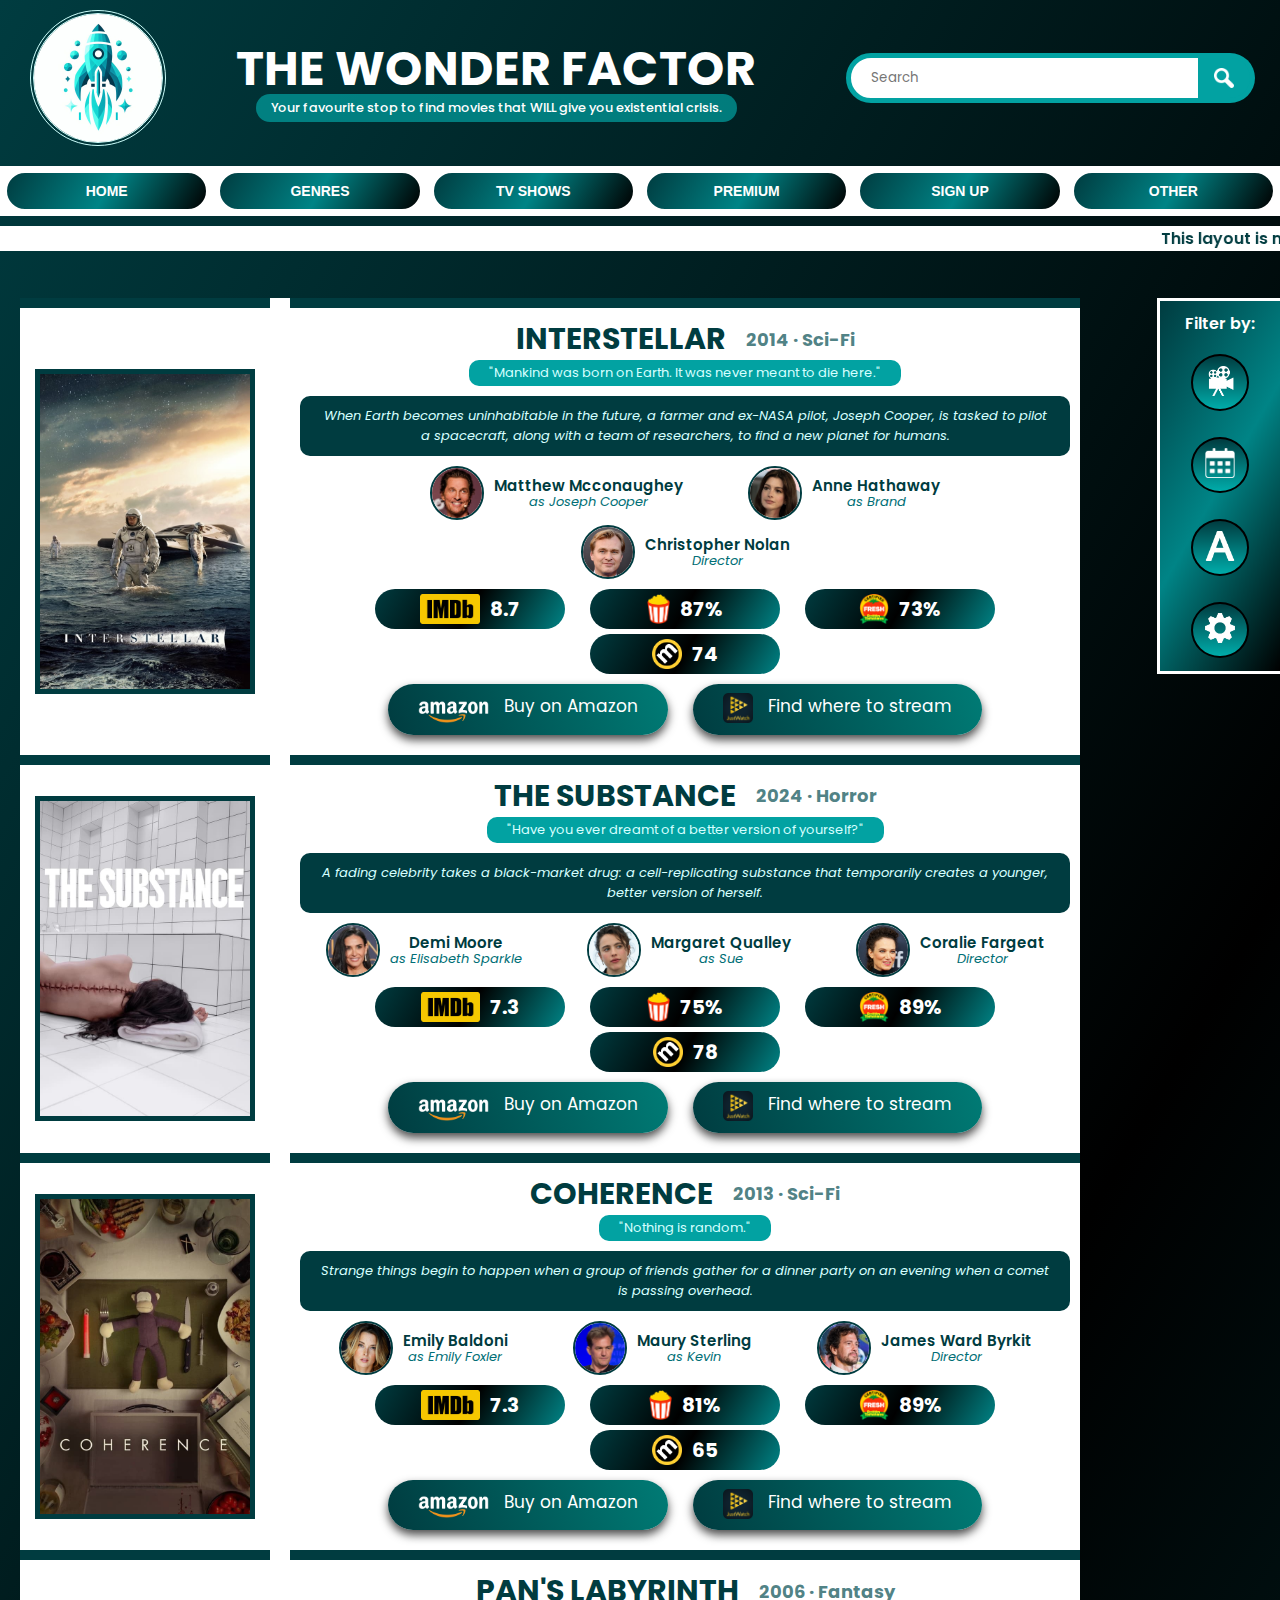
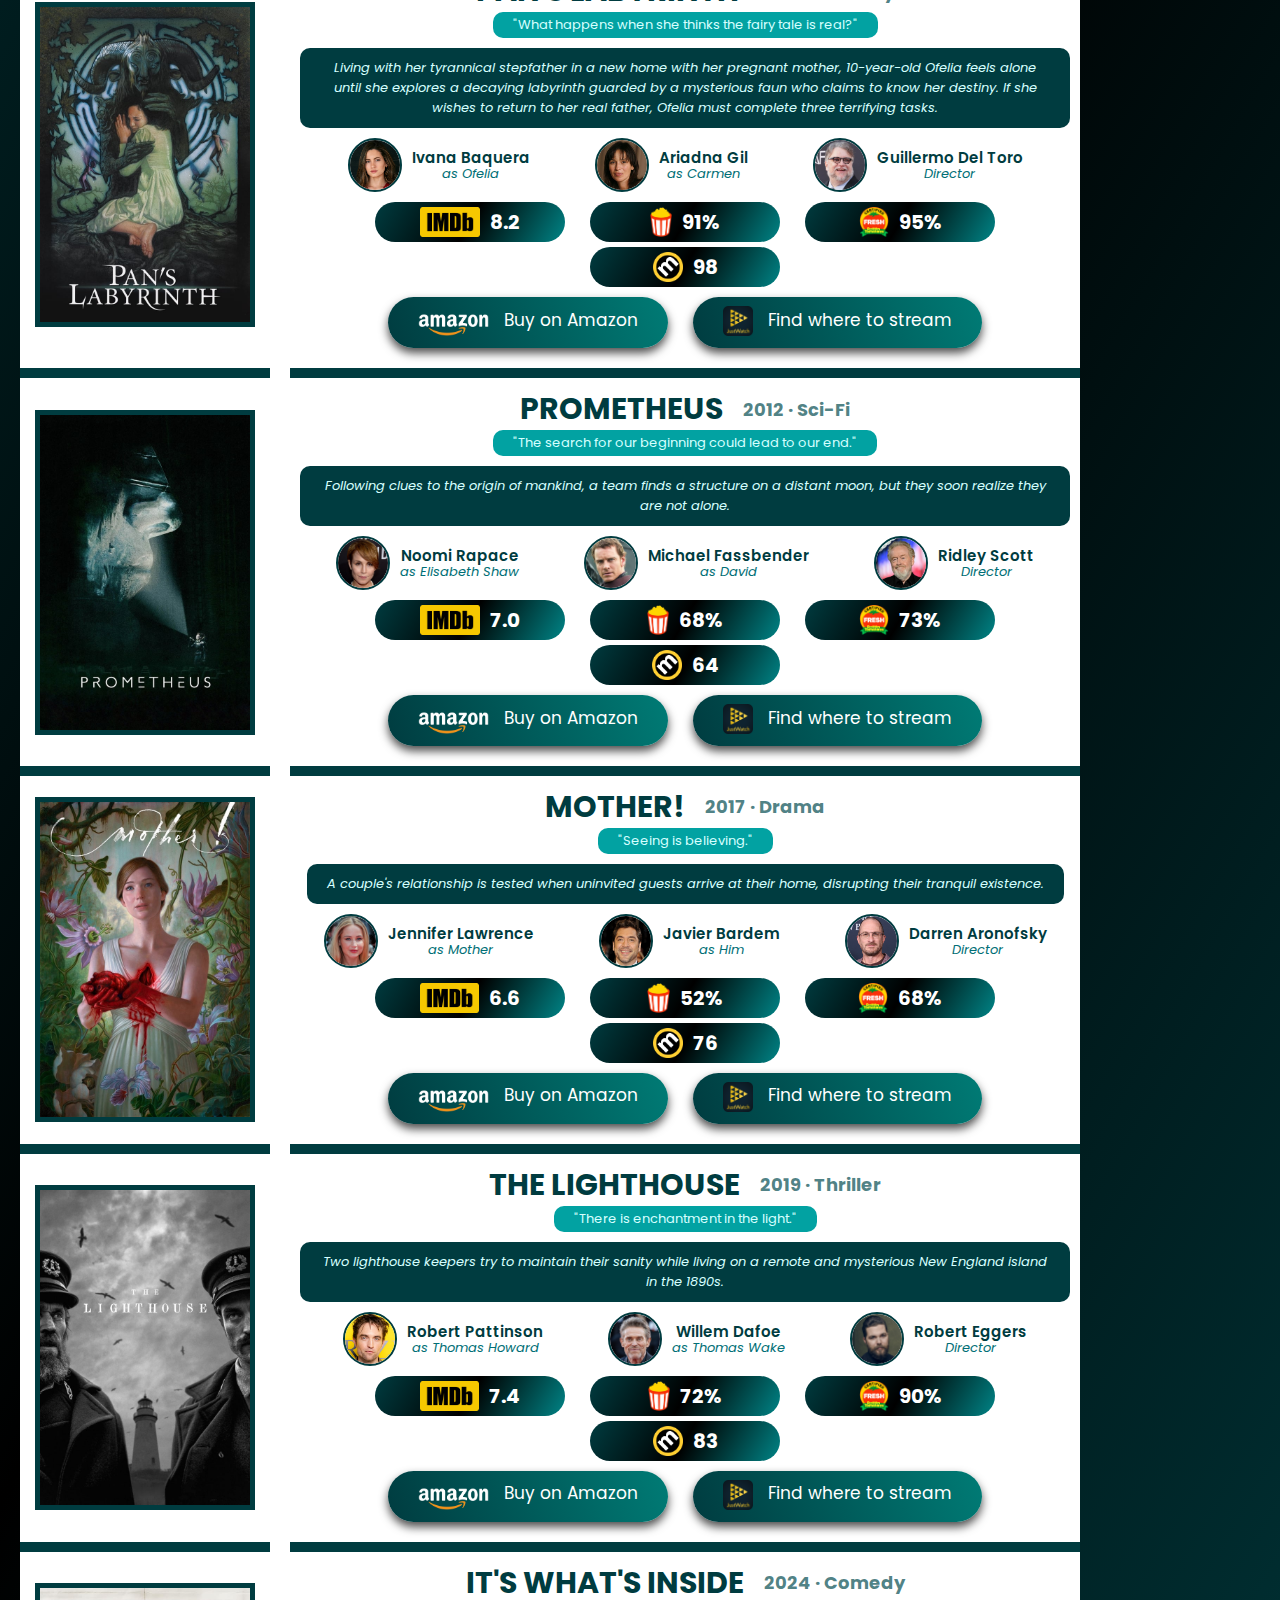
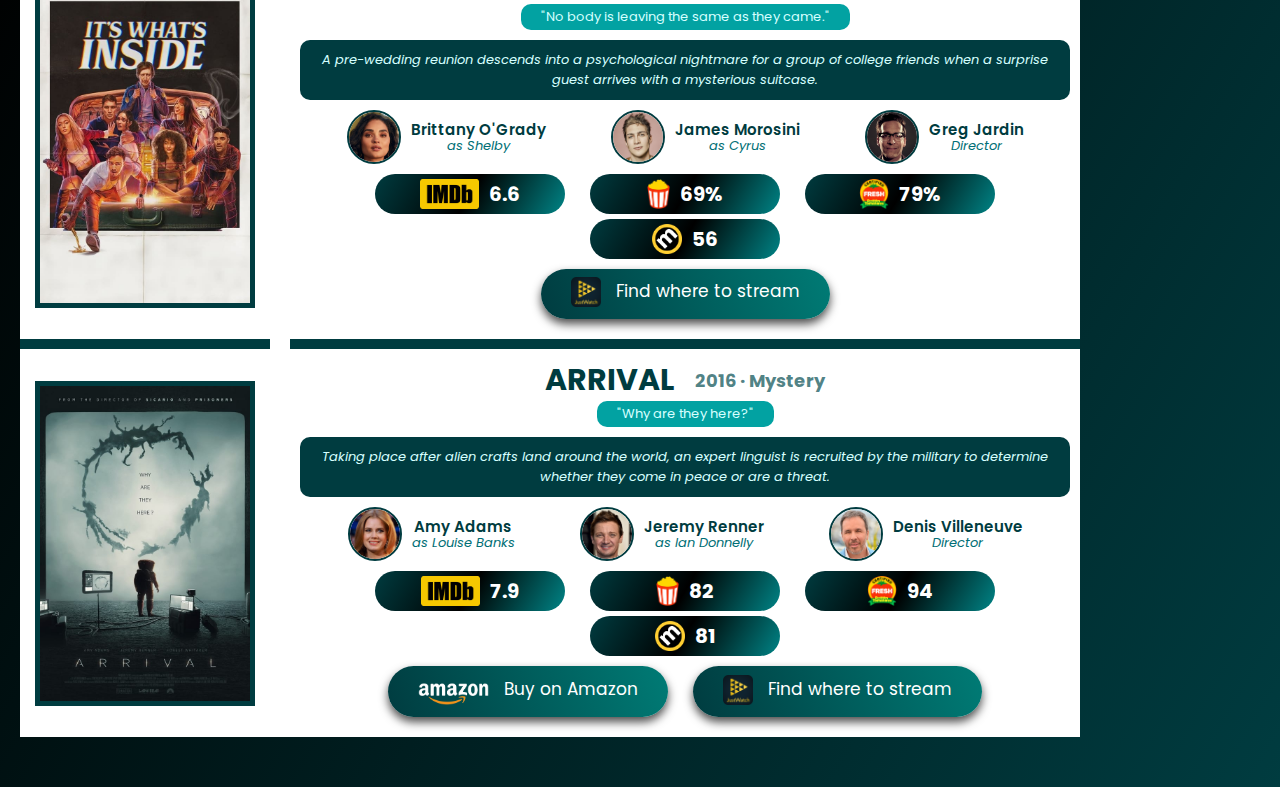
==== commit 216f2cb0: "updates" ====
--- a/Wonder_Factor_Website/index.html
+++ b/Wonder_Factor_Website/index.html
@@ -67,6 +67,13 @@
             <button class="filter-other"><img src="Misc_Pics/other.png" class="othericon"></button>
         </div>
 
+        <div class="searchpopupContainer">
+            <div class="searchpopup">
+                <div class="searchResultText">We recommend that film!</div>
+                <button class="closepopup">Close</button>
+            </div>
+        </div>
+
         <div class="catalog">
             <div class = "movies"> <!--INTERSTELLAR-->
 
@@ -829,7 +836,7 @@
                     <div class="movietitle"><div class="moviename">IT'S WHAT'S INSIDE</div> <div class="dategenre">2024 &#xb7 Comedy</div></div>
                     
                     <div class="movietagline">
-                        "No body is leaving the same as they came"
+                        "No body is leaving the same as they came."
                     </div>
 
                     <div class = "synopsis">A pre-wedding reunion descends into a psychological nightmare for a group of college friends when a surprise guest arrives with a mysterious suitcase.</div>
@@ -925,5 +932,7 @@
 
 
         </div> <!--CATALOG END-->
+
+        <script src="index.js"></script>
     </body>
 </html>--- a/Wonder_Factor_Website/movies.css
+++ b/Wonder_Factor_Website/movies.css
@@ -188,7 +188,6 @@
 }
 
 .buybtn{
-    width: 300px;
     height: 30.8px;
     display:flex;
     align-items: center;
@@ -290,3 +289,4 @@
         font-size: 20px;
     }
 }
+
--- a/Wonder_Factor_Website/general_design.css
+++ b/Wonder_Factor_Website/general_design.css
@@ -207,6 +207,46 @@
     height:30px;
 }
 
+.searchpopupContainer {
+    position: fixed;
+    display: none;
+    justify-content: center;
+    align-items: center;
+    top: 0;
+    bottom: 0;
+    right:0;
+    left: 0;
+    background-color: rgba(0, 0, 0, 0.5);
+}
+
+.searchpopup {
+    display: flex;
+    flex-direction: column;
+    align-items: center;
+    justify-content: center;
+    gap: 10px;
+    margin: 0 20px;
+    background: line;
+    background: linear-gradient(180deg, rgb(0, 60, 64), rgb(0, 172, 170));
+    color: white;
+    font-size: 3vw;
+    padding: 30px 50px;
+    text-align: center;
+}
+
+.closepopup {
+    background: linear-gradient(90deg, rgb(254, 255, 255), rgb(142, 142, 142));
+    font-size: 1.3vw;
+    padding: 10px 20px;
+    border-radius: 30px;
+    border: none;
+    transition: opacity 0.2s ease;
+}
+
+.closepopup:hover {
+    opacity: 0.7;
+}
+
 
 @media (max-width: 480px) {
     .tabs {
@@ -222,4 +262,29 @@
         display: none;
 
     }
+
+    .searchpopup {
+        font-size: 20px;
+        padding: 15px 25px;
+    }
+
+    .closepopup {
+        font-size: 12px;
+        padding: 5px 10px;
+    }
+}
+
+@keyframes spin {
+    from {
+        transform:rotate(0deg);
+    }
+
+    to {
+        transform: rotate(360deg);
+    }
+    
+}
+
+.logo {
+    animation: spin 5s linear infinite;
 }